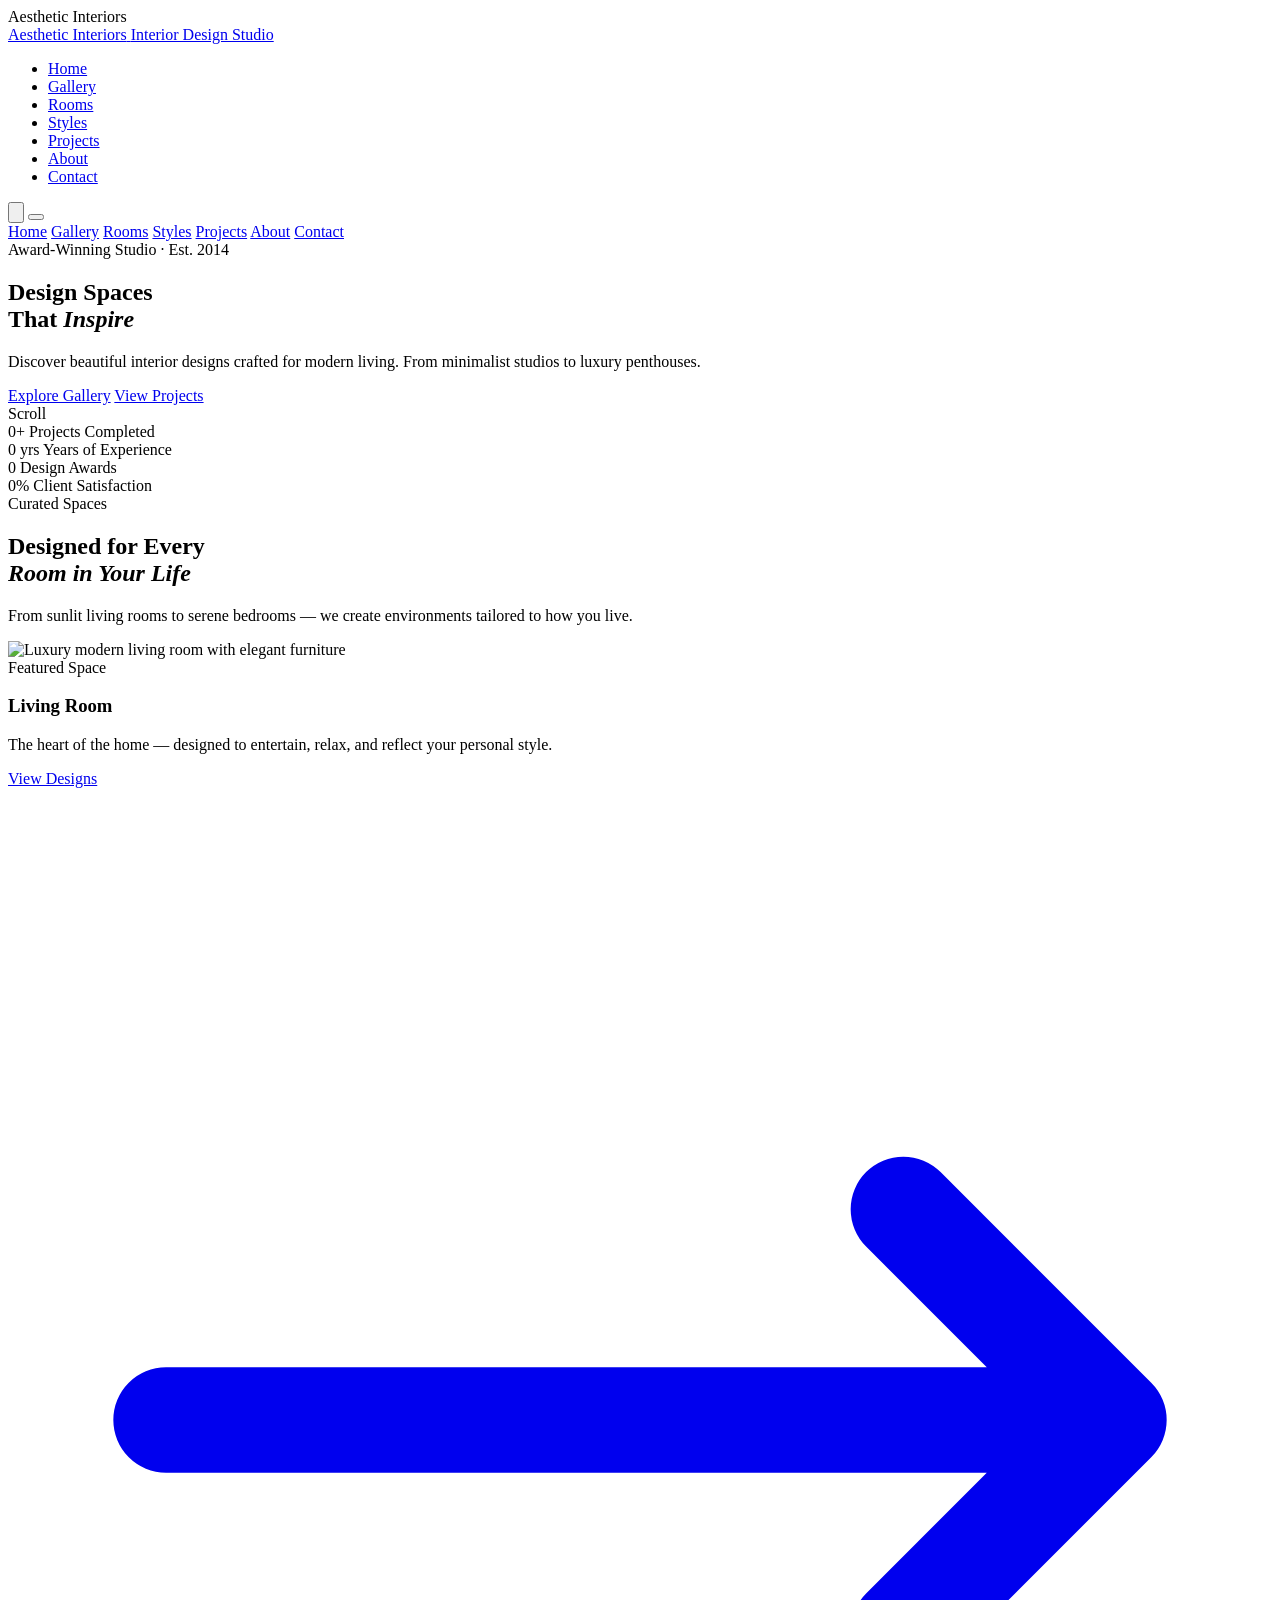
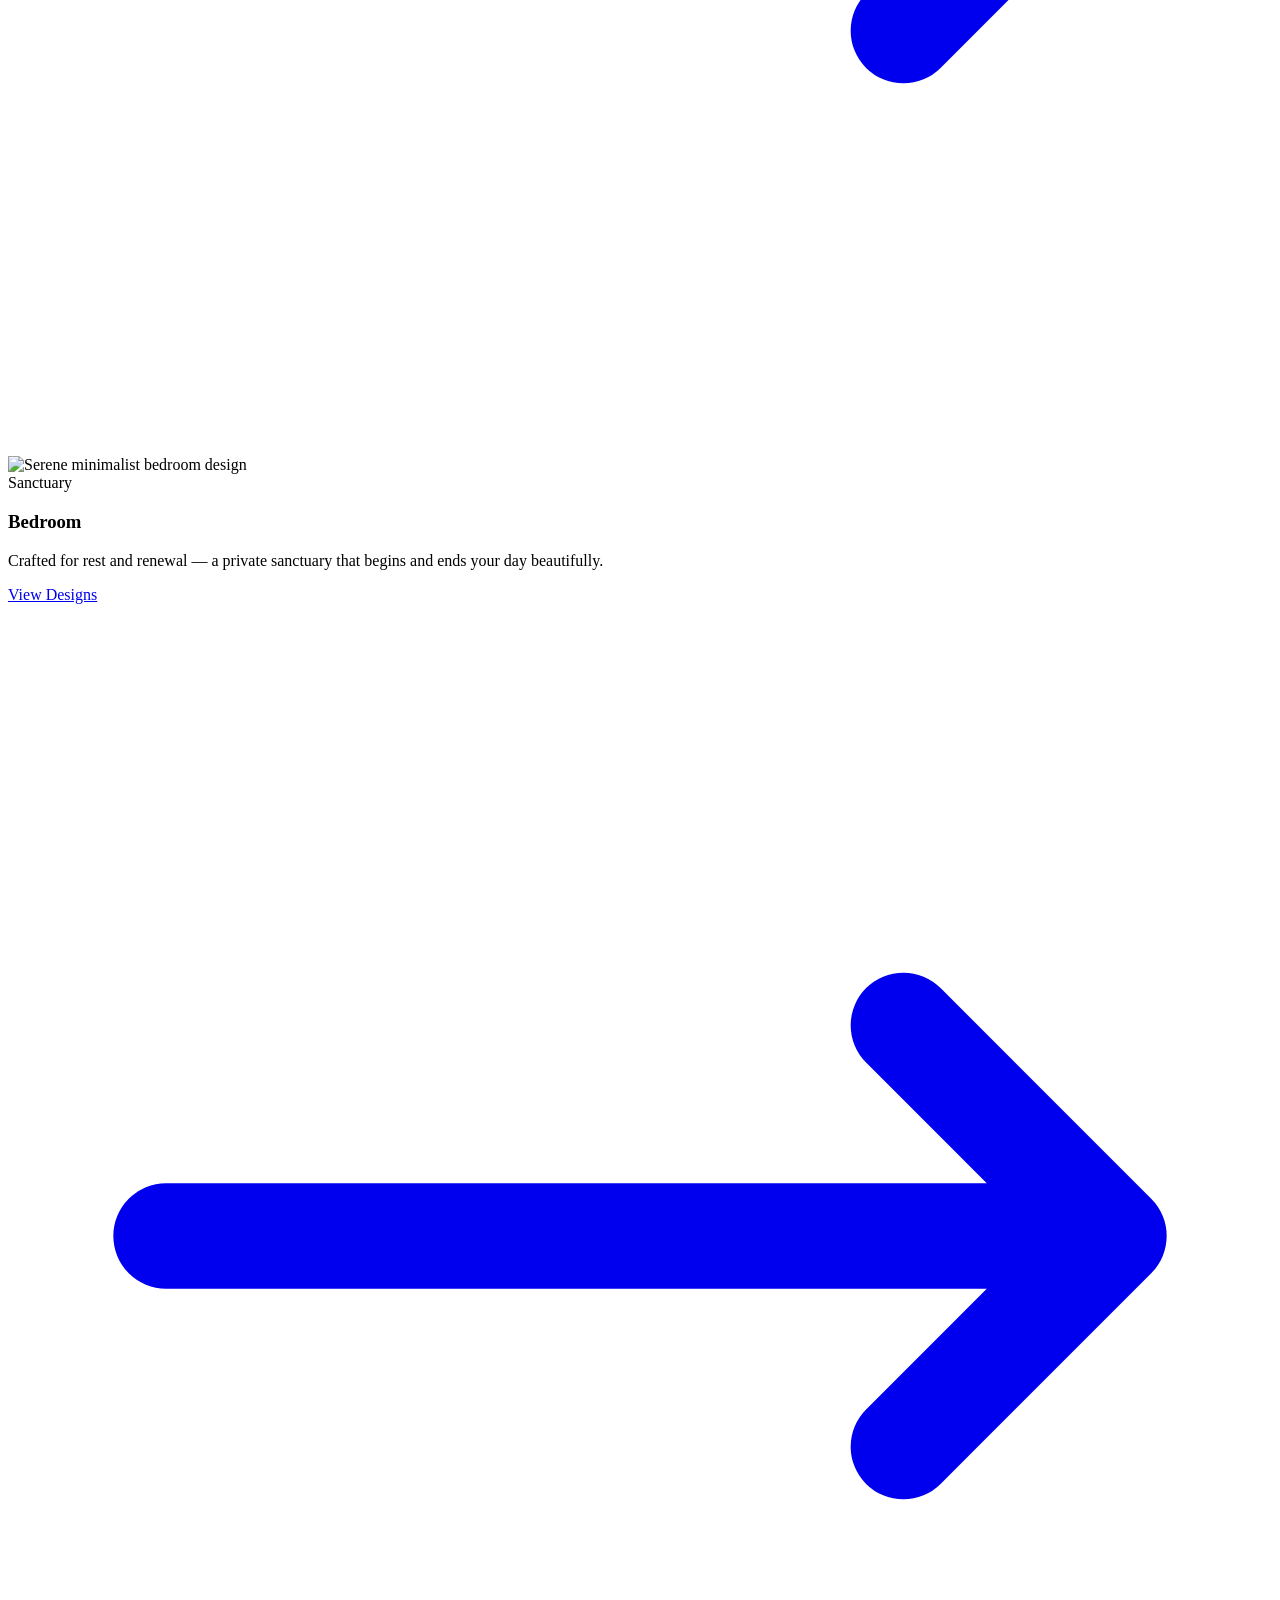
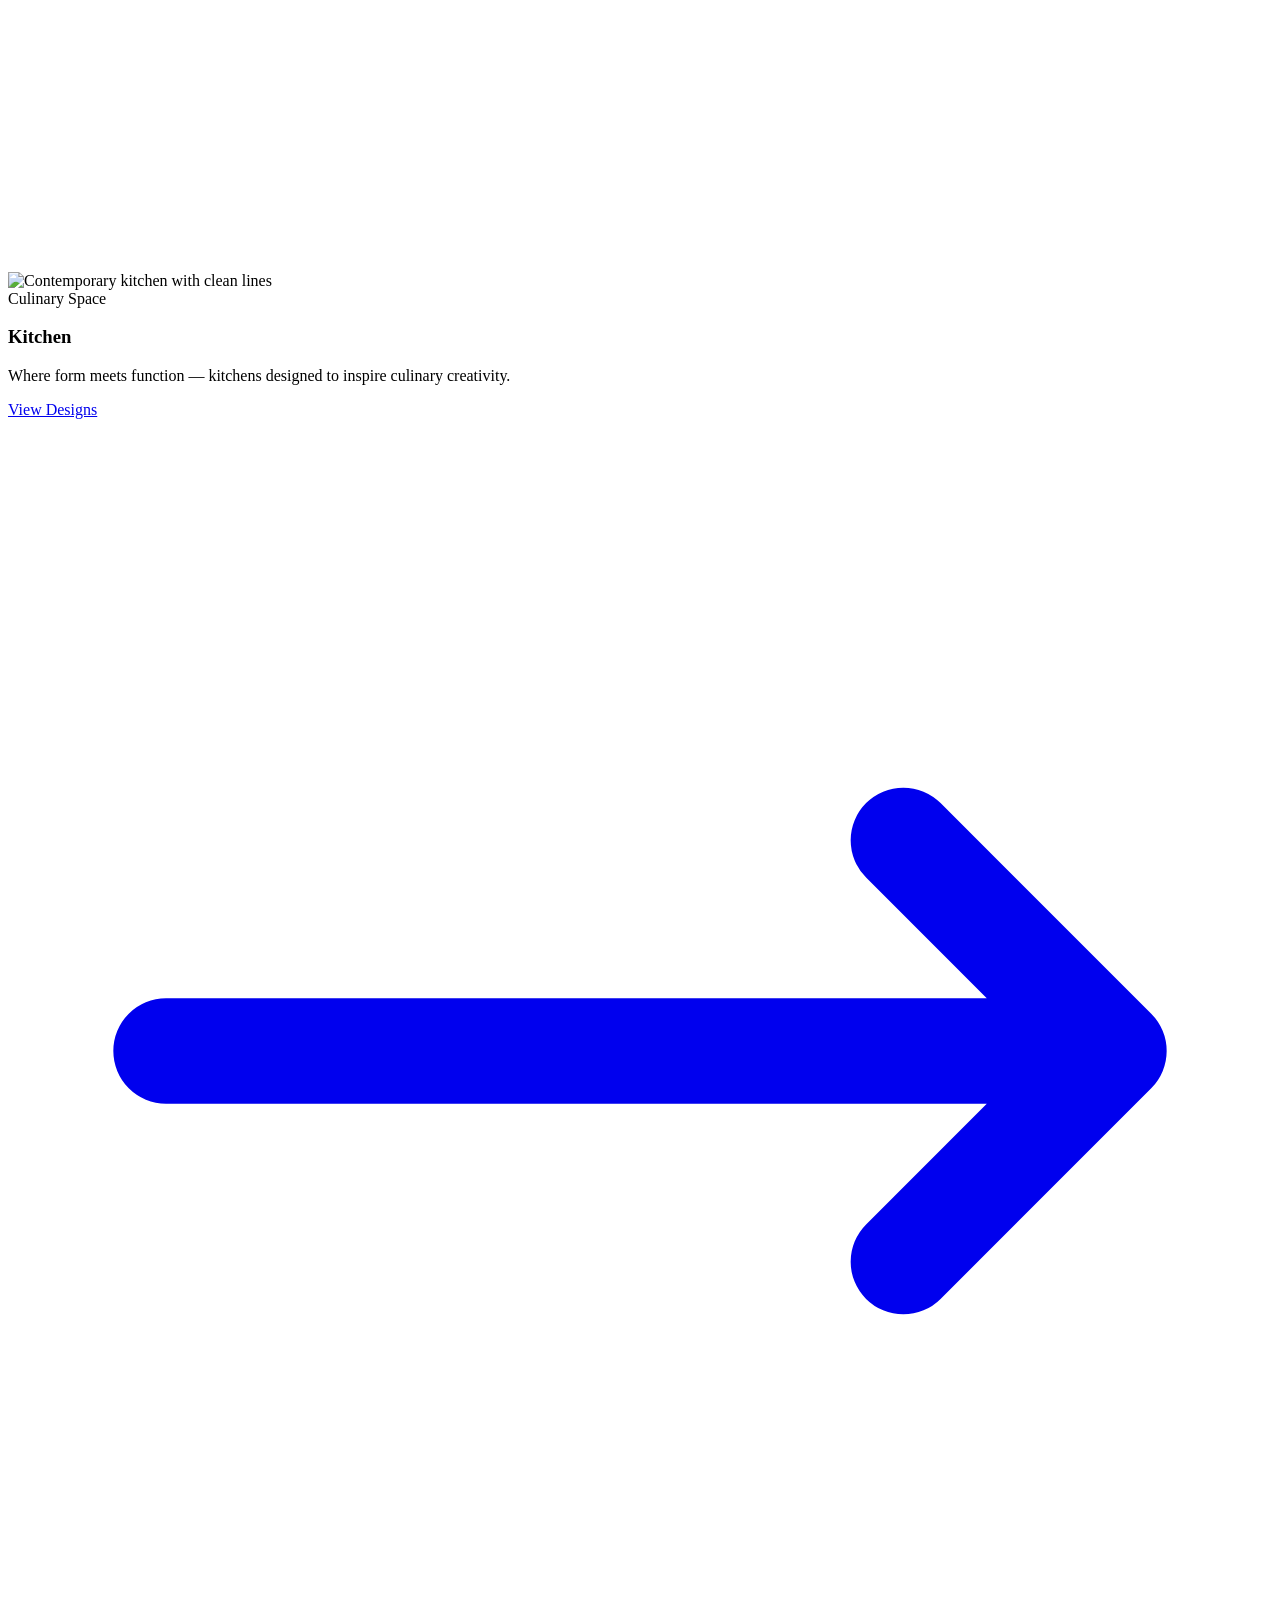
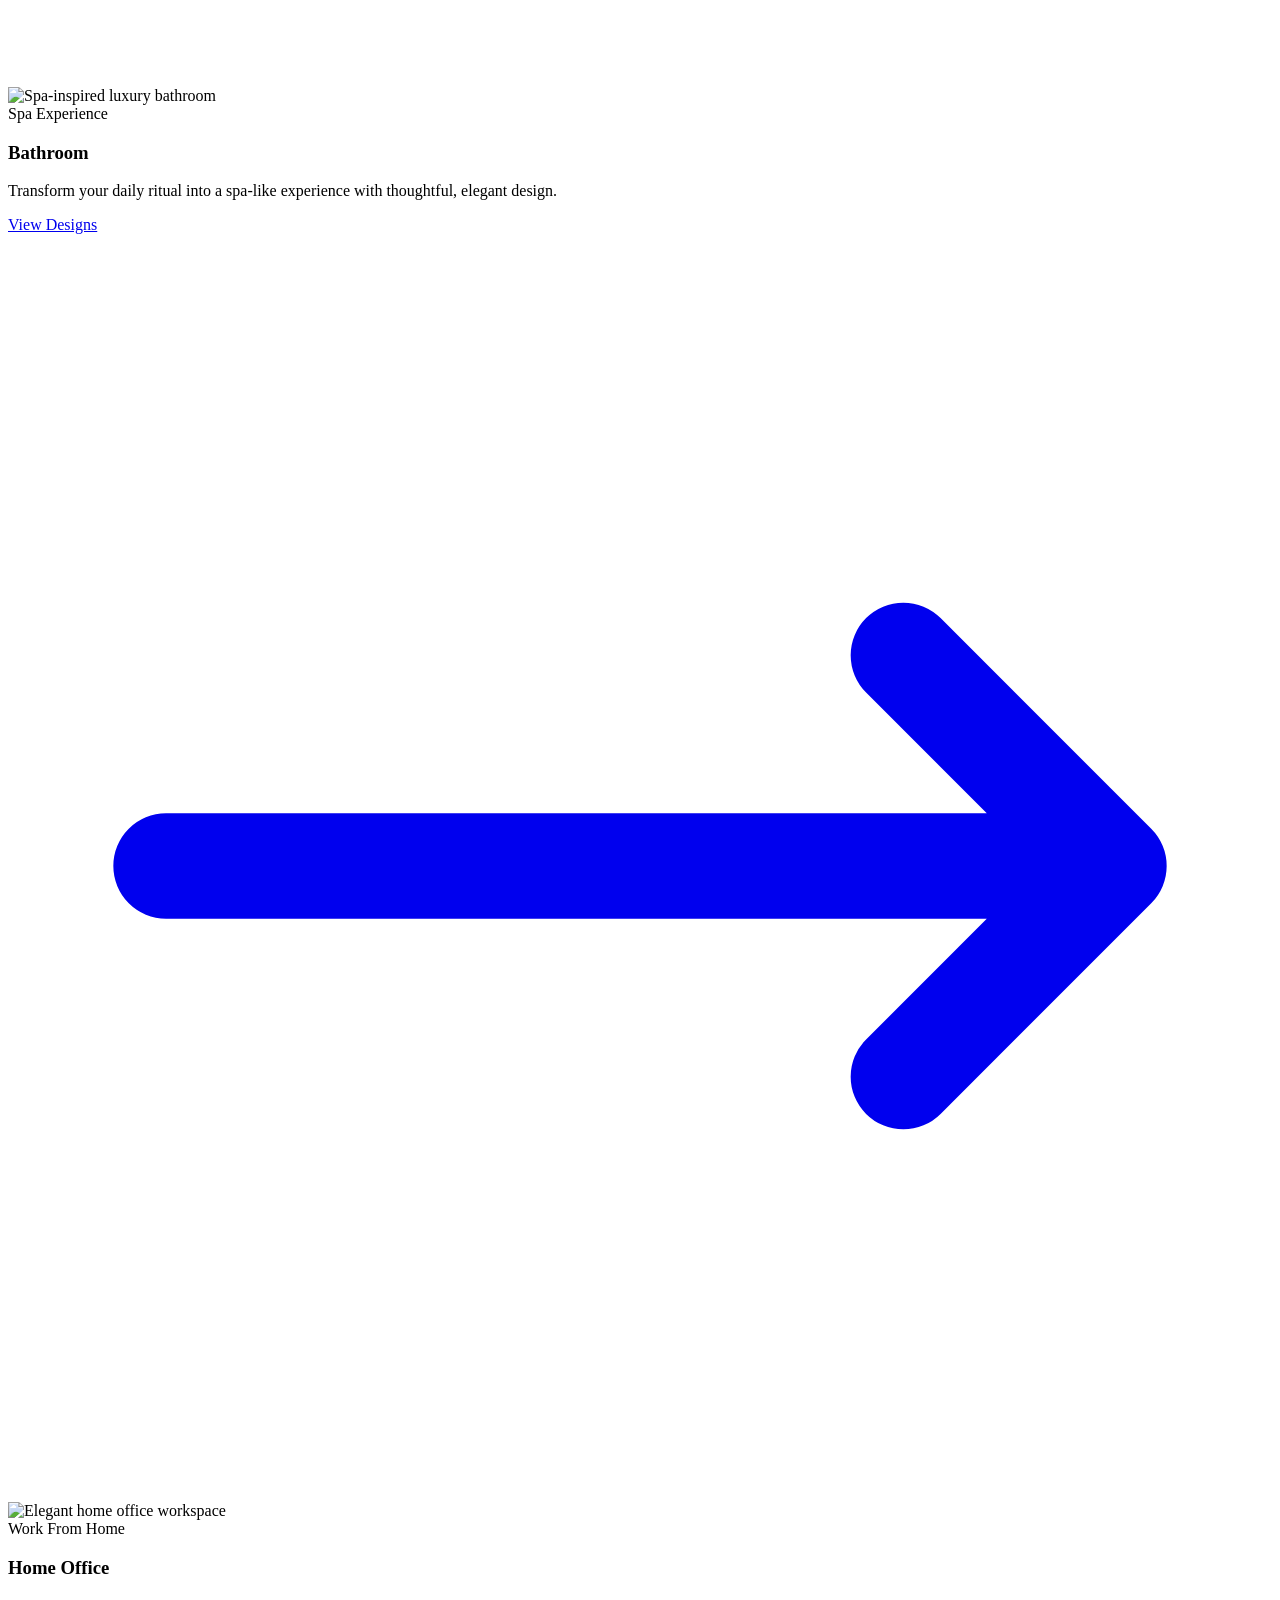
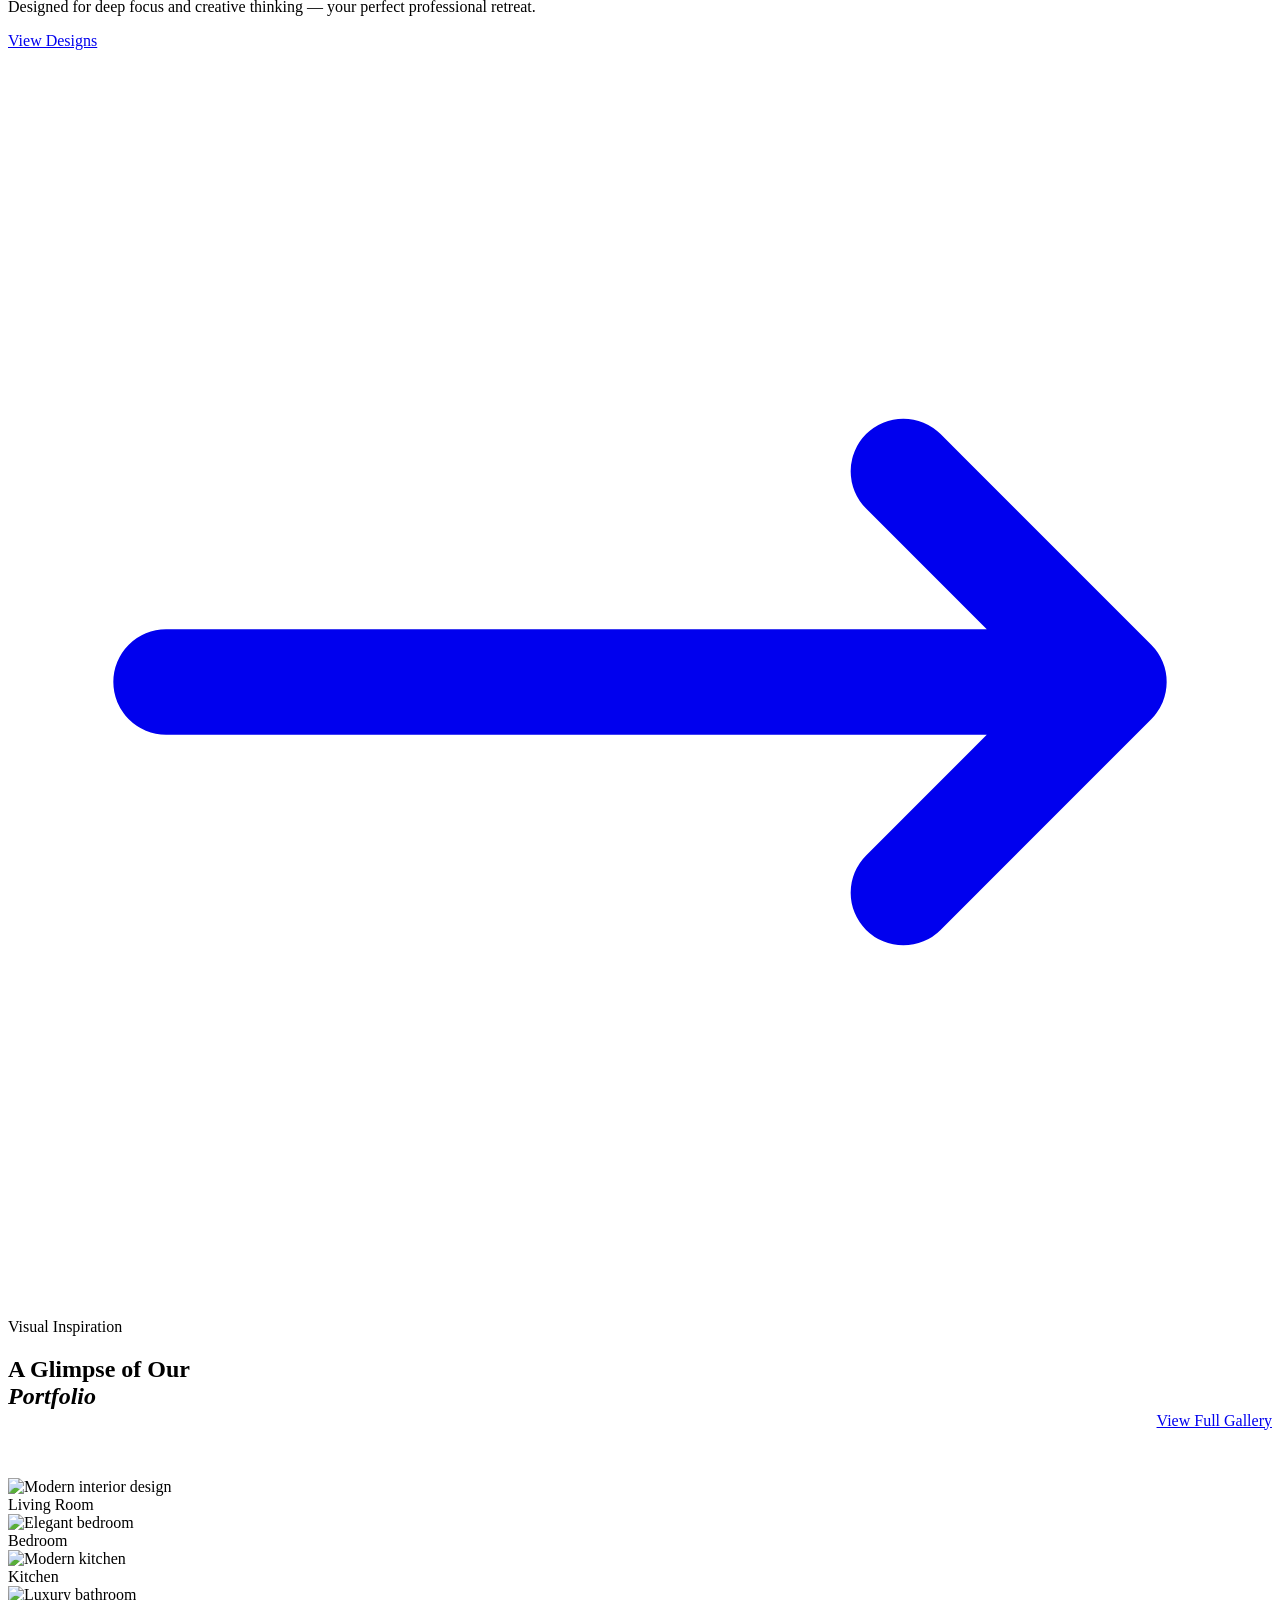
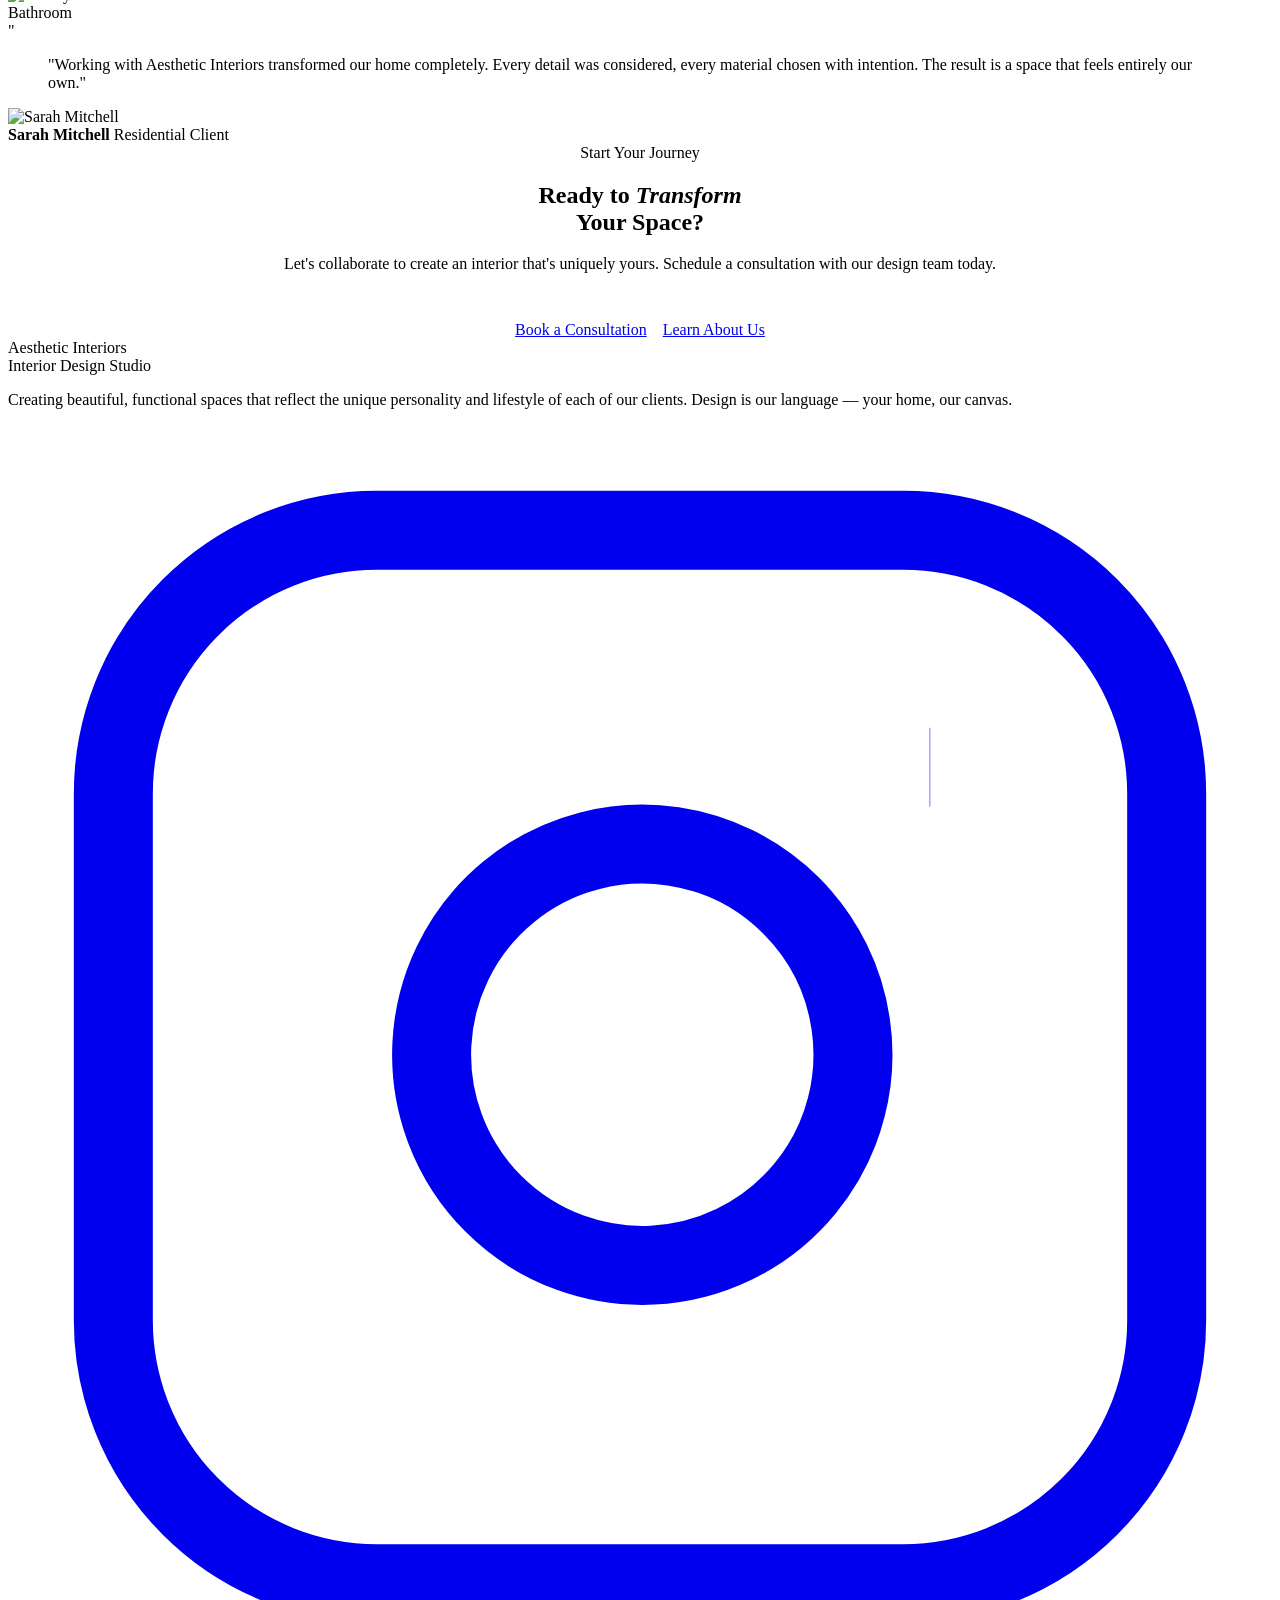
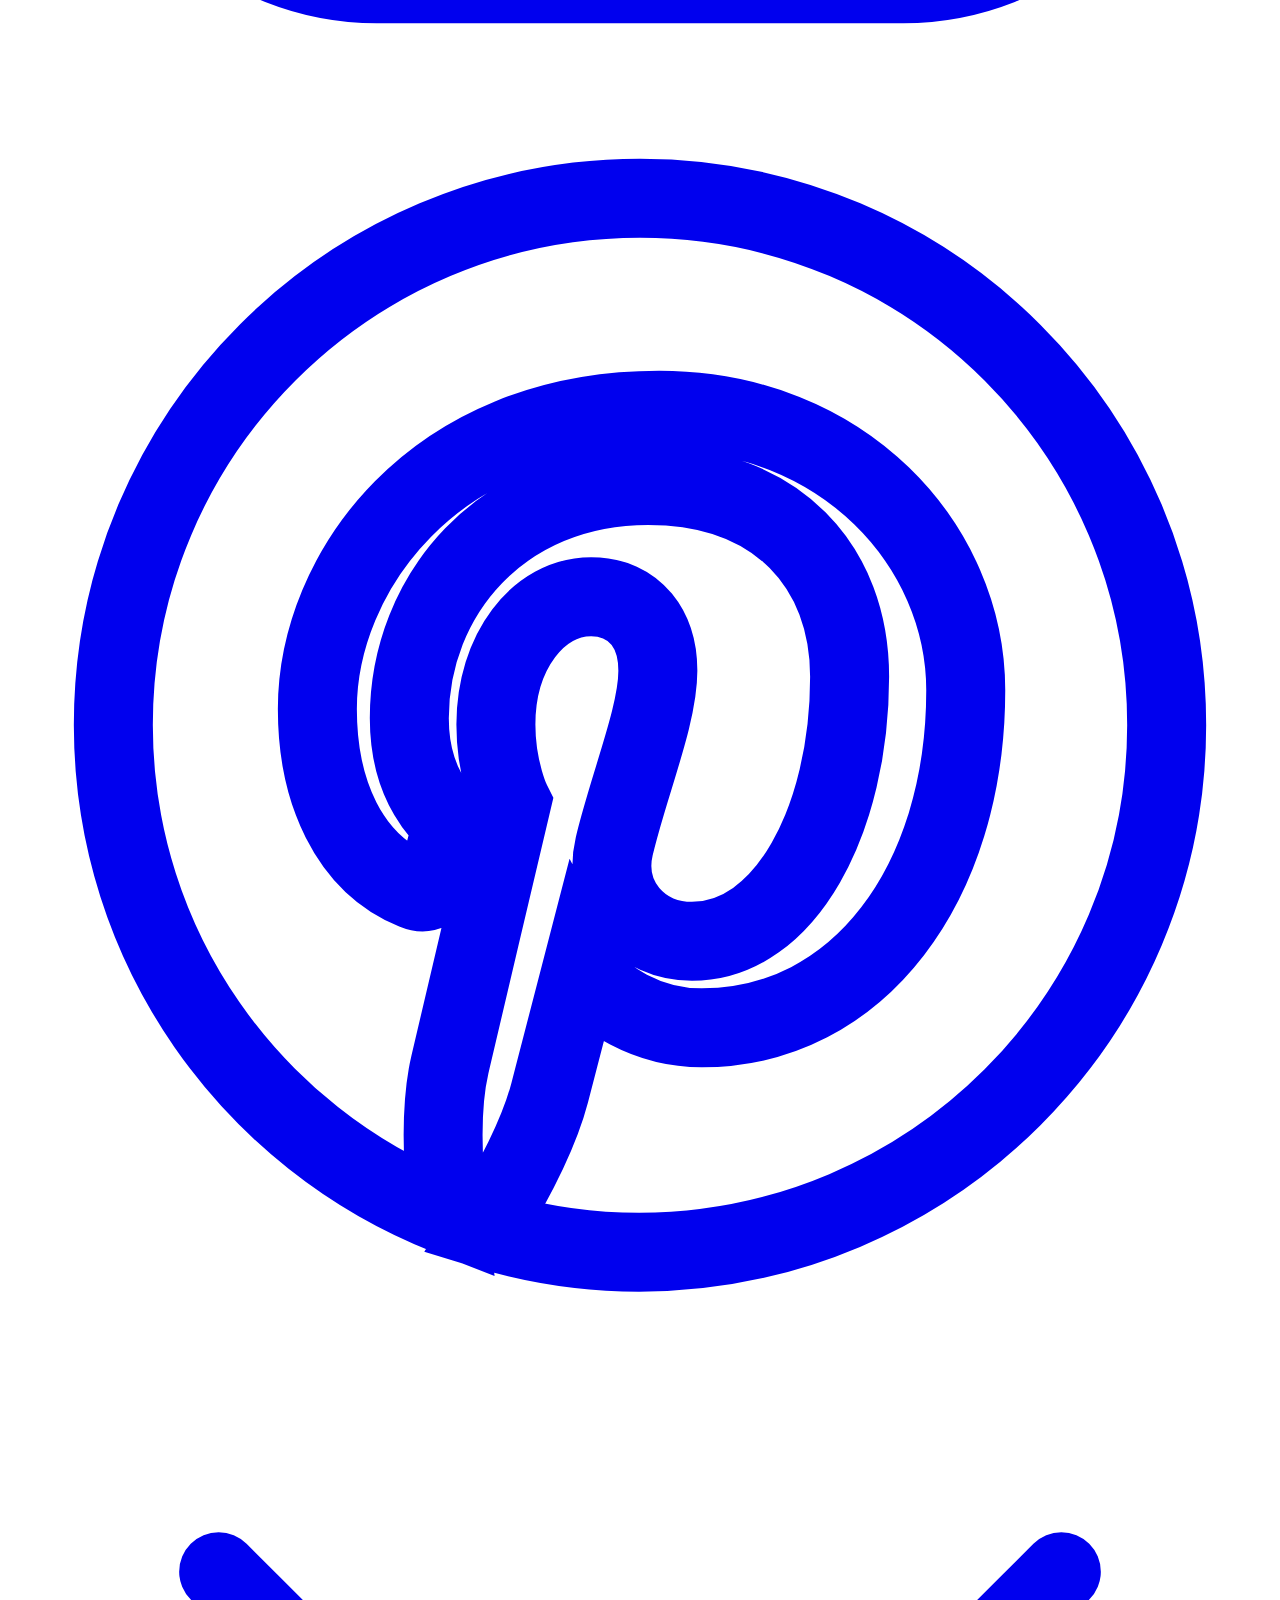
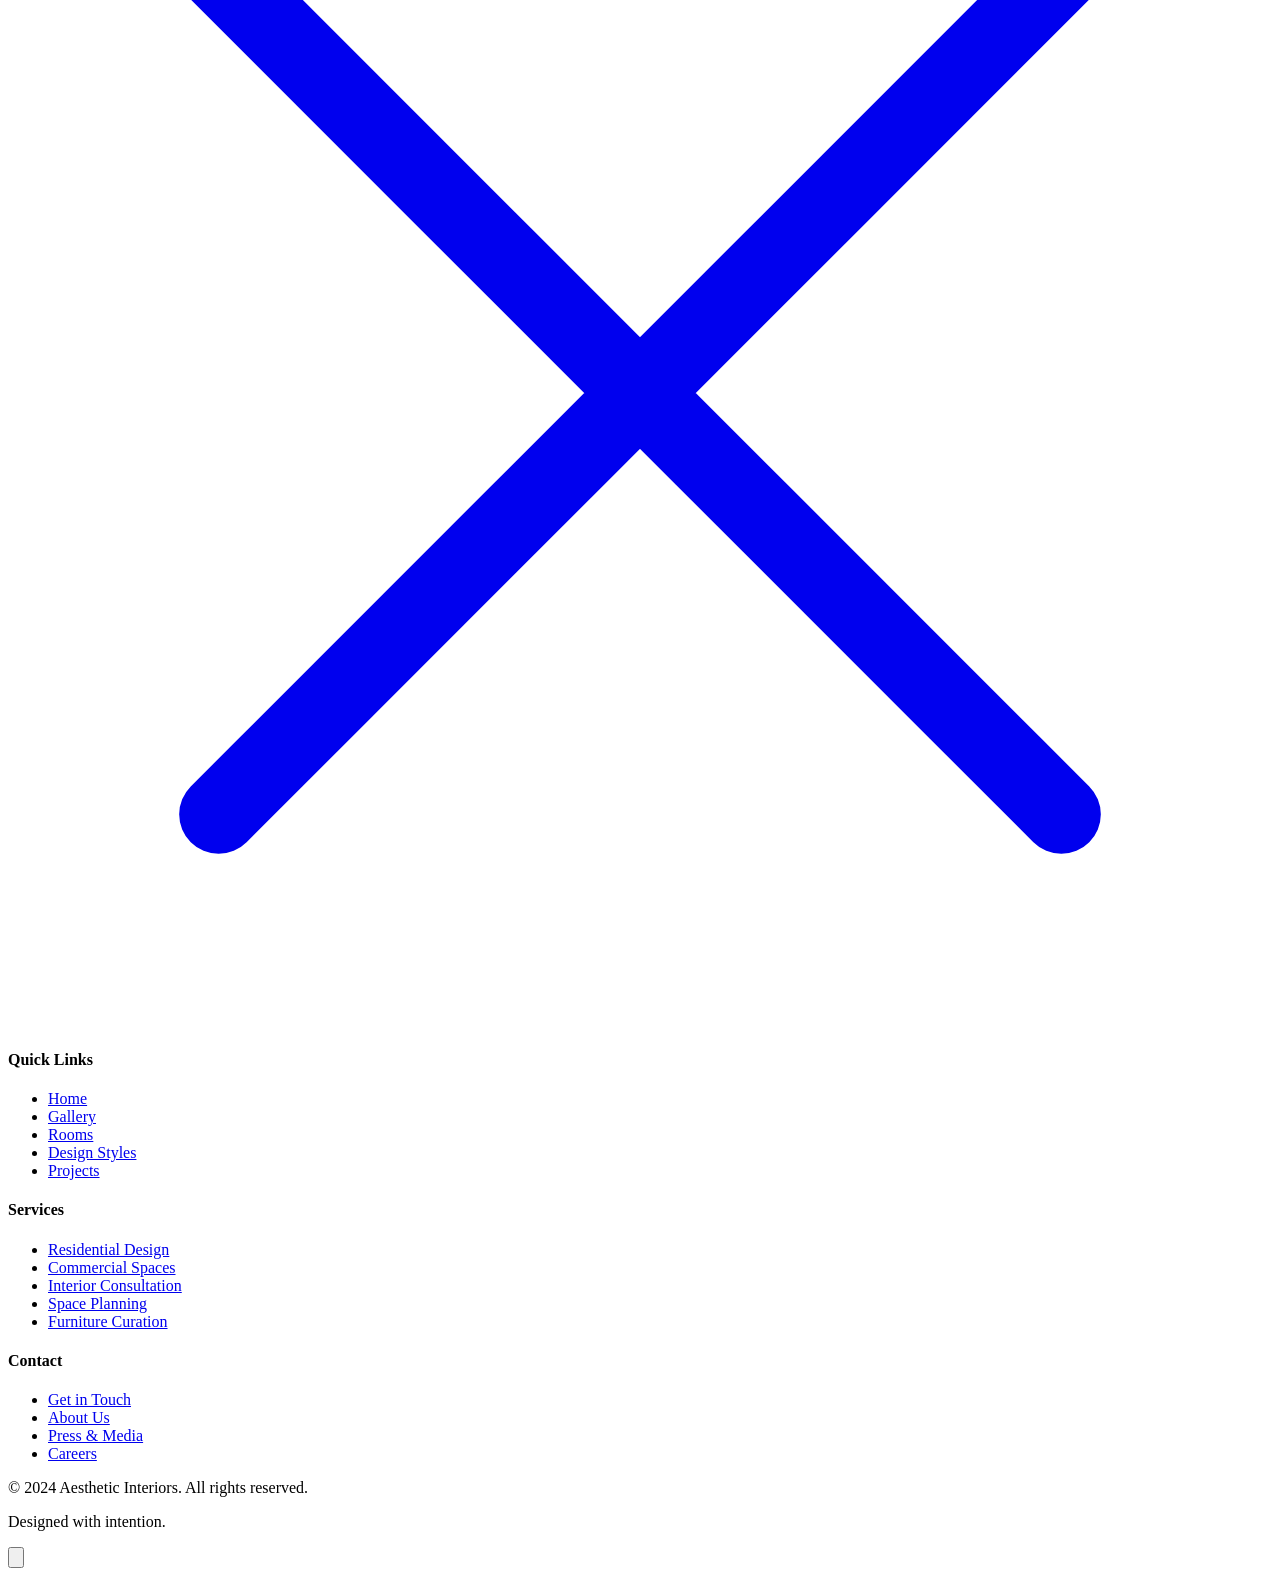
==== index.html @ a0ce20c0 "Create index.html" ====
<!DOCTYPE html>
<html lang="en" data-theme="light">
<head>
  <meta charset="UTF-8" />
  <meta name="viewport" content="width=device-width, initial-scale=1.0" />
  <meta name="description" content="Aesthetic Interiors — A premium interior design showcase platform for modern, luxury, and minimalist living spaces." />
  <title>Aesthetic Interiors | Design Spaces That Inspire</title>
  <link rel="stylesheet" href="styles.css" />
  <link rel="preconnect" href="https://fonts.googleapis.com" />
  <link rel="preconnect" href="https://fonts.gstatic.com" crossorigin />
  <link href="https://fonts.googleapis.com/css2?family=Playfair+Display:ital,wght@0,400;0,500;0,600;0,700;1,400;1,500&family=Poppins:wght@300;400;500;600&display=swap" rel="stylesheet" />
</head>
<body>

  <!-- Loading Screen -->
  <div id="loading-screen" aria-hidden="true">
    <div class="loader-content">
      <div class="loader-logo">Aesthetic Interiors</div>
      <div class="loader-bar"><div class="loader-bar-fill"></div></div>
    </div>
  </div>

  <!-- Navigation -->
  <nav id="navbar" role="navigation" aria-label="Main navigation">
    <div class="nav-container">
      <a href="index.html" class="nav-logo" aria-label="Aesthetic Interiors Home">
        <span class="logo-main">Aesthetic Interiors</span>
        <span class="logo-sub">Interior Design Studio</span>
      </a>
      <ul class="nav-links">
        <li><a href="index.html">Home</a></li>
        <li><a href="gallery.html">Gallery</a></li>
        <li><a href="rooms.html">Rooms</a></li>
        <li><a href="styles.html">Styles</a></li>
        <li><a href="projects.html">Projects</a></li>
        <li><a href="about.html">About</a></li>
        <li><a href="contact.html">Contact</a></li>
      </ul>
      <div class="nav-actions">
        <button class="dark-toggle" id="dark-toggle" aria-label="Toggle dark mode">
          <svg class="icon-moon" xmlns="http://www.w3.org/2000/svg" fill="none" viewBox="0 0 24 24" stroke="currentColor" stroke-width="1.5"><path stroke-linecap="round" stroke-linejoin="round" d="M21 12.79A9 9 0 1111.21 3 7 7 0 0021 12.79z"/></svg>
          <svg class="icon-sun" xmlns="http://www.w3.org/2000/svg" fill="none" viewBox="0 0 24 24" stroke="currentColor" stroke-width="1.5" style="display:none"><path stroke-linecap="round" stroke-linejoin="round" d="M12 3v1m0 16v1m8.66-9H21M3 12H2m15.36-6.36-.71.71M6.34 17.66l-.71.71M17.66 17.66l.71.71M6.34 6.34l-.71-.71M12 7a5 5 0 100 10A5 5 0 0012 7z"/></svg>
        </button>
        <button class="hamburger" id="hamburger" aria-label="Open mobile menu" aria-expanded="false">
          <span></span><span></span><span></span>
        </button>
      </div>
    </div>
  </nav>

  <!-- Mobile Menu -->
  <div class="mobile-menu" id="mobile-menu" role="dialog" aria-modal="true" aria-label="Navigation menu">
    <a href="index.html">Home</a>
    <a href="gallery.html">Gallery</a>
    <a href="rooms.html">Rooms</a>
    <a href="styles.html">Styles</a>
    <a href="projects.html">Projects</a>
    <a href="about.html">About</a>
    <a href="contact.html">Contact</a>
  </div>

  <main>
    <!-- Hero Section -->
    <section class="hero" aria-label="Hero section">
      <div class="hero-bg" role="img" aria-label="Luxury living room interior"></div>
      <div class="hero-overlay"></div>
      <div class="hero-content">
        <div class="hero-label">Award-Winning Studio · Est. 2014</div>
        <h1>Design Spaces<br>That <em>Inspire</em></h1>
        <p class="hero-sub">Discover beautiful interior designs crafted for modern living. From minimalist studios to luxury penthouses.</p>
        <div class="hero-buttons">
          <a href="gallery.html" class="btn btn-primary"><span>Explore Gallery</span></a>
          <a href="projects.html" class="btn btn-secondary">View Projects</a>
        </div>
      </div>
      <div class="hero-scroll" aria-hidden="true">
        <div class="scroll-line"></div>
        <span>Scroll</span>
      </div>
    </section>

    <!-- Stats Bar -->
    <div class="stats-bar" aria-label="Studio statistics">
      <div class="stats-inner">
        <div class="stat-item reveal">
          <span class="stat-number" data-count="240" data-suffix="+">0+</span>
          <span class="stat-label">Projects Completed</span>
        </div>
        <div class="stat-item reveal reveal-delay-1">
          <span class="stat-number" data-count="12" data-suffix=" yrs">0 yrs</span>
          <span class="stat-label">Years of Experience</span>
        </div>
        <div class="stat-item reveal reveal-delay-2">
          <span class="stat-number" data-count="18" data-suffix="">0</span>
          <span class="stat-label">Design Awards</span>
        </div>
        <div class="stat-item reveal reveal-delay-3">
          <span class="stat-number" data-count="98" data-suffix="%">0%</span>
          <span class="stat-label">Client Satisfaction</span>
        </div>
      </div>
    </div>

    <!-- Featured Rooms Section -->
    <section class="section" aria-labelledby="rooms-heading">
      <div class="section-header">
        <div class="section-label">Curated Spaces</div>
        <h2 id="rooms-heading">Designed for Every<br><em>Room in Your Life</em></h2>
        <p class="section-desc">From sunlit living rooms to serene bedrooms — we create environments tailored to how you live.</p>
      </div>
      <div class="rooms-grid">
        <!-- Card 1: Living Room (large) -->
        <article class="room-card reveal">
          <img class="room-card-img" src="https://images.unsplash.com/photo-1616137466211-f939a420be84?w=1000&q=85" alt="Luxury modern living room with elegant furniture" loading="lazy" />
          <div class="room-card-overlay">
            <span class="room-card-tag">Featured Space</span>
            <h3>Living Room</h3>
            <p>The heart of the home — designed to entertain, relax, and reflect your personal style.</p>
            <a href="rooms.html#living" class="room-card-btn">
              View Designs
              <svg xmlns="http://www.w3.org/2000/svg" fill="none" viewBox="0 0 24 24" stroke="currentColor" stroke-width="2"><path stroke-linecap="round" stroke-linejoin="round" d="M17 8l4 4m0 0l-4 4m4-4H3"/></svg>
            </a>
          </div>
        </article>
        <!-- Card 2: Bedroom -->
        <article class="room-card reveal reveal-delay-1">
          <img class="room-card-img" src="https://images.unsplash.com/photo-1631049307264-da0ec9d70304?w=800&q=85" alt="Serene minimalist bedroom design" loading="lazy" />
          <div class="room-card-overlay">
            <span class="room-card-tag">Sanctuary</span>
            <h3>Bedroom</h3>
            <p>Crafted for rest and renewal — a private sanctuary that begins and ends your day beautifully.</p>
            <a href="rooms.html#bedroom" class="room-card-btn">
              View Designs
              <svg xmlns="http://www.w3.org/2000/svg" fill="none" viewBox="0 0 24 24" stroke="currentColor" stroke-width="2"><path stroke-linecap="round" stroke-linejoin="round" d="M17 8l4 4m0 0l-4 4m4-4H3"/></svg>
            </a>
          </div>
        </article>
        <!-- Card 3: Kitchen -->
        <article class="room-card reveal reveal-delay-2">
          <img class="room-card-img" src="https://images.unsplash.com/photo-1556909114-f6e7ad7d3136?w=800&q=85" alt="Contemporary kitchen with clean lines" loading="lazy" />
          <div class="room-card-overlay">
            <span class="room-card-tag">Culinary Space</span>
            <h3>Kitchen</h3>
            <p>Where form meets function — kitchens designed to inspire culinary creativity.</p>
            <a href="rooms.html#kitchen" class="room-card-btn">
              View Designs
              <svg xmlns="http://www.w3.org/2000/svg" fill="none" viewBox="0 0 24 24" stroke="currentColor" stroke-width="2"><path stroke-linecap="round" stroke-linejoin="round" d="M17 8l4 4m0 0l-4 4m4-4H3"/></svg>
            </a>
          </div>
        </article>
        <!-- Card 4: Bathroom (large) -->
        <article class="room-card reveal reveal-delay-1">
          <img class="room-card-img" src="https://images.unsplash.com/photo-1552321554-5fefe8c9ef14?w=1000&q=85" alt="Spa-inspired luxury bathroom" loading="lazy" />
          <div class="room-card-overlay">
            <span class="room-card-tag">Spa Experience</span>
            <h3>Bathroom</h3>
            <p>Transform your daily ritual into a spa-like experience with thoughtful, elegant design.</p>
            <a href="rooms.html#bathroom" class="room-card-btn">
              View Designs
              <svg xmlns="http://www.w3.org/2000/svg" fill="none" viewBox="0 0 24 24" stroke="currentColor" stroke-width="2"><path stroke-linecap="round" stroke-linejoin="round" d="M17 8l4 4m0 0l-4 4m4-4H3"/></svg>
            </a>
          </div>
        </article>
        <!-- Card 5: Home Office -->
        <article class="room-card reveal reveal-delay-2">
          <img class="room-card-img" src="https://images.unsplash.com/photo-1593642632559-0c6d3fc62b89?w=800&q=85" alt="Elegant home office workspace" loading="lazy" />
          <div class="room-card-overlay">
            <span class="room-card-tag">Work From Home</span>
            <h3>Home Office</h3>
            <p>Designed for deep focus and creative thinking — your perfect professional retreat.</p>
            <a href="rooms.html#office" class="room-card-btn">
              View Designs
              <svg xmlns="http://www.w3.org/2000/svg" fill="none" viewBox="0 0 24 24" stroke="currentColor" stroke-width="2"><path stroke-linecap="round" stroke-linejoin="round" d="M17 8l4 4m0 0l-4 4m4-4H3"/></svg>
            </a>
          </div>
        </article>
      </div>
    </section>

    <!-- Gallery Preview Strip -->
    <section class="section-full" aria-labelledby="gallery-heading">
      <div class="section-inner">
        <div class="section-header" style="display:flex; justify-content:space-between; align-items:flex-end; margin-bottom: 48px;">
          <div>
            <div class="section-label">Visual Inspiration</div>
            <h2 id="gallery-heading">A Glimpse of Our<br><em>Portfolio</em></h2>
          </div>
          <a href="gallery.html" class="btn btn-outline reveal">View Full Gallery</a>
        </div>
        <div class="gallery-strip">
          <div class="gallery-thumb reveal">
            <img src="https://images.unsplash.com/photo-1600607687939-ce8a6c25118c?w=400&q=80" alt="Modern interior design" loading="lazy" />
            <div class="gallery-thumb-overlay"><span>Living Room</span></div>
          </div>
          <div class="gallery-thumb reveal reveal-delay-1">
            <img src="https://images.unsplash.com/photo-1618221195710-dd6b41faaea6?w=400&q=80" alt="Elegant bedroom" loading="lazy" />
            <div class="gallery-thumb-overlay"><span>Bedroom</span></div>
          </div>
          <div class="gallery-thumb reveal reveal-delay-2">
            <img src="https://images.unsplash.com/photo-1556909172-54557c7e4fb7?w=400&q=80" alt="Modern kitchen" loading="lazy" />
            <div class="gallery-thumb-overlay"><span>Kitchen</span></div>
          </div>
          <div class="gallery-thumb reveal reveal-delay-3">
            <img src="https://images.unsplash.com/photo-1600566752355-35792bedcfea?w=400&q=80" alt="Luxury bathroom" loading="lazy" />
            <div class="gallery-thumb-overlay"><span>Bathroom</span></div>
          </div>
        </div>
      </div>
    </section>

    <!-- Testimonial -->
    <div class="testimonial-section" aria-label="Client testimonials">
      <div class="testimonial-inner">
        <div class="quote-icon" aria-hidden="true">"</div>
        <blockquote class="testimonial-text">
          "Working with Aesthetic Interiors transformed our home completely. Every detail was considered, every material chosen with intention. The result is a space that feels entirely our own."
        </blockquote>
        <div class="testimonial-author">
          <img class="author-avatar" src="https://images.unsplash.com/photo-1494790108377-be9c29b29330?w=100&q=80" alt="Sarah Mitchell" />
          <div class="author-info">
            <strong>Sarah Mitchell</strong>
            <span class="author-role">Residential Client</span>
          </div>
        </div>
      </div>
    </div>

    <!-- CTA Section -->
    <section class="section" style="text-align: center;" aria-label="Call to action">
      <div class="section-header center reveal">
        <div class="section-label">Start Your Journey</div>
        <h2>Ready to <em>Transform</em><br>Your Space?</h2>
        <p class="section-desc">Let's collaborate to create an interior that's uniquely yours. Schedule a consultation with our design team today.</p>
      </div>
      <div style="display:flex; gap:16px; justify-content:center; margin-top: 48px;" class="reveal reveal-delay-2">
        <a href="contact.html" class="btn btn-primary"><span>Book a Consultation</span></a>
        <a href="about.html" class="btn btn-outline">Learn About Us</a>
      </div>
    </section>
  </main>

  <!-- Footer -->
  <footer>
    <div class="footer-inner">
      <div class="footer-top">
        <div class="footer-brand">
          <div class="footer-logo-main">Aesthetic Interiors</div>
          <div class="footer-logo-sub">Interior Design Studio</div>
          <p>Creating beautiful, functional spaces that reflect the unique personality and lifestyle of each of our clients. Design is our language — your home, our canvas.</p>
          <div class="footer-socials">
            <a href="#" class="social-link" aria-label="Instagram">
              <svg xmlns="http://www.w3.org/2000/svg" fill="none" viewBox="0 0 24 24" stroke="currentColor" stroke-width="1.5"><rect x="2" y="2" width="20" height="20" rx="5" ry="5"/><path d="M16 11.37A4 4 0 1112.63 8 4 4 0 0116 11.37z"/><line x1="17.5" y1="6.5" x2="17.51" y2="6.5"/></svg>
            </a>
            <a href="#" class="social-link" aria-label="Pinterest">
              <svg xmlns="http://www.w3.org/2000/svg" fill="none" viewBox="0 0 24 24" stroke="currentColor" stroke-width="1.5"><path d="M12 2C6.477 2 2 6.477 2 12c0 4.236 2.636 7.855 6.356 9.312-.088-.791-.167-2.005.035-2.868.181-.78 1.172-4.97 1.172-4.97s-.299-.598-.299-1.482c0-1.388.806-2.428 1.808-2.428.853 0 1.267.641 1.267 1.408 0 .858-.546 2.14-.828 3.33-.236.995.499 1.806 1.476 1.806 1.771 0 2.993-2.306 2.993-5.026 0-2.073-1.362-3.63-3.824-3.63-2.793 0-4.536 2.086-4.536 4.419 0 .804.237 1.371.609 1.806.167.197.19.276.129.504-.044.166-.146.566-.188.724-.061.232-.247.315-.453.229-1.257-.513-1.843-1.892-1.843-3.44 0-2.562 2.175-5.67 6.49-5.67 3.5 0 5.821 2.567 5.821 5.318 0 3.664-2.037 6.408-5.012 6.408-1.004 0-1.948-.54-2.27-1.149l-.617 2.378c-.224.86-.828 1.937-1.233 2.592.929.285 1.912.44 2.929.44C17.523 22 22 17.523 22 12S17.523 2 12 2z"/></svg>
            </a>
            <a href="#" class="social-link" aria-label="Twitter / X">
              <svg xmlns="http://www.w3.org/2000/svg" fill="none" viewBox="0 0 24 24" stroke="currentColor" stroke-width="1.5"><path stroke-linecap="round" stroke-linejoin="round" d="M4 4l16 16M4 20L20 4"/></svg>
            </a>
          </div>
        </div>
        <div class="footer-col">
          <h4>Quick Links</h4>
          <ul>
            <li><a href="index.html">Home</a></li>
            <li><a href="gallery.html">Gallery</a></li>
            <li><a href="rooms.html">Rooms</a></li>
            <li><a href="styles.html">Design Styles</a></li>
            <li><a href="projects.html">Projects</a></li>
          </ul>
        </div>
        <div class="footer-col">
          <h4>Services</h4>
          <ul>
            <li><a href="#">Residential Design</a></li>
            <li><a href="#">Commercial Spaces</a></li>
            <li><a href="#">Interior Consultation</a></li>
            <li><a href="#">Space Planning</a></li>
            <li><a href="#">Furniture Curation</a></li>
          </ul>
        </div>
        <div class="footer-col">
          <h4>Contact</h4>
          <ul>
            <li><a href="contact.html">Get in Touch</a></li>
            <li><a href="about.html">About Us</a></li>
            <li><a href="#">Press & Media</a></li>
            <li><a href="#">Careers</a></li>
          </ul>
        </div>
      </div>
      <div class="footer-bottom">
        <p>© 2024 Aesthetic Interiors. All rights reserved.</p>
        <p>Designed with intention.</p>
      </div>
    </div>
  </footer>

  <!-- Back to Top -->
  <button id="back-to-top" aria-label="Back to top">
    <svg xmlns="http://www.w3.org/2000/svg" fill="none" viewBox="0 0 24 24" stroke="currentColor" stroke-width="2"><path stroke-linecap="round" stroke-linejoin="round" d="M5 15l7-7 7 7"/></svg>
  </button>

  <script src="script.js"></script>
</body>
</html>
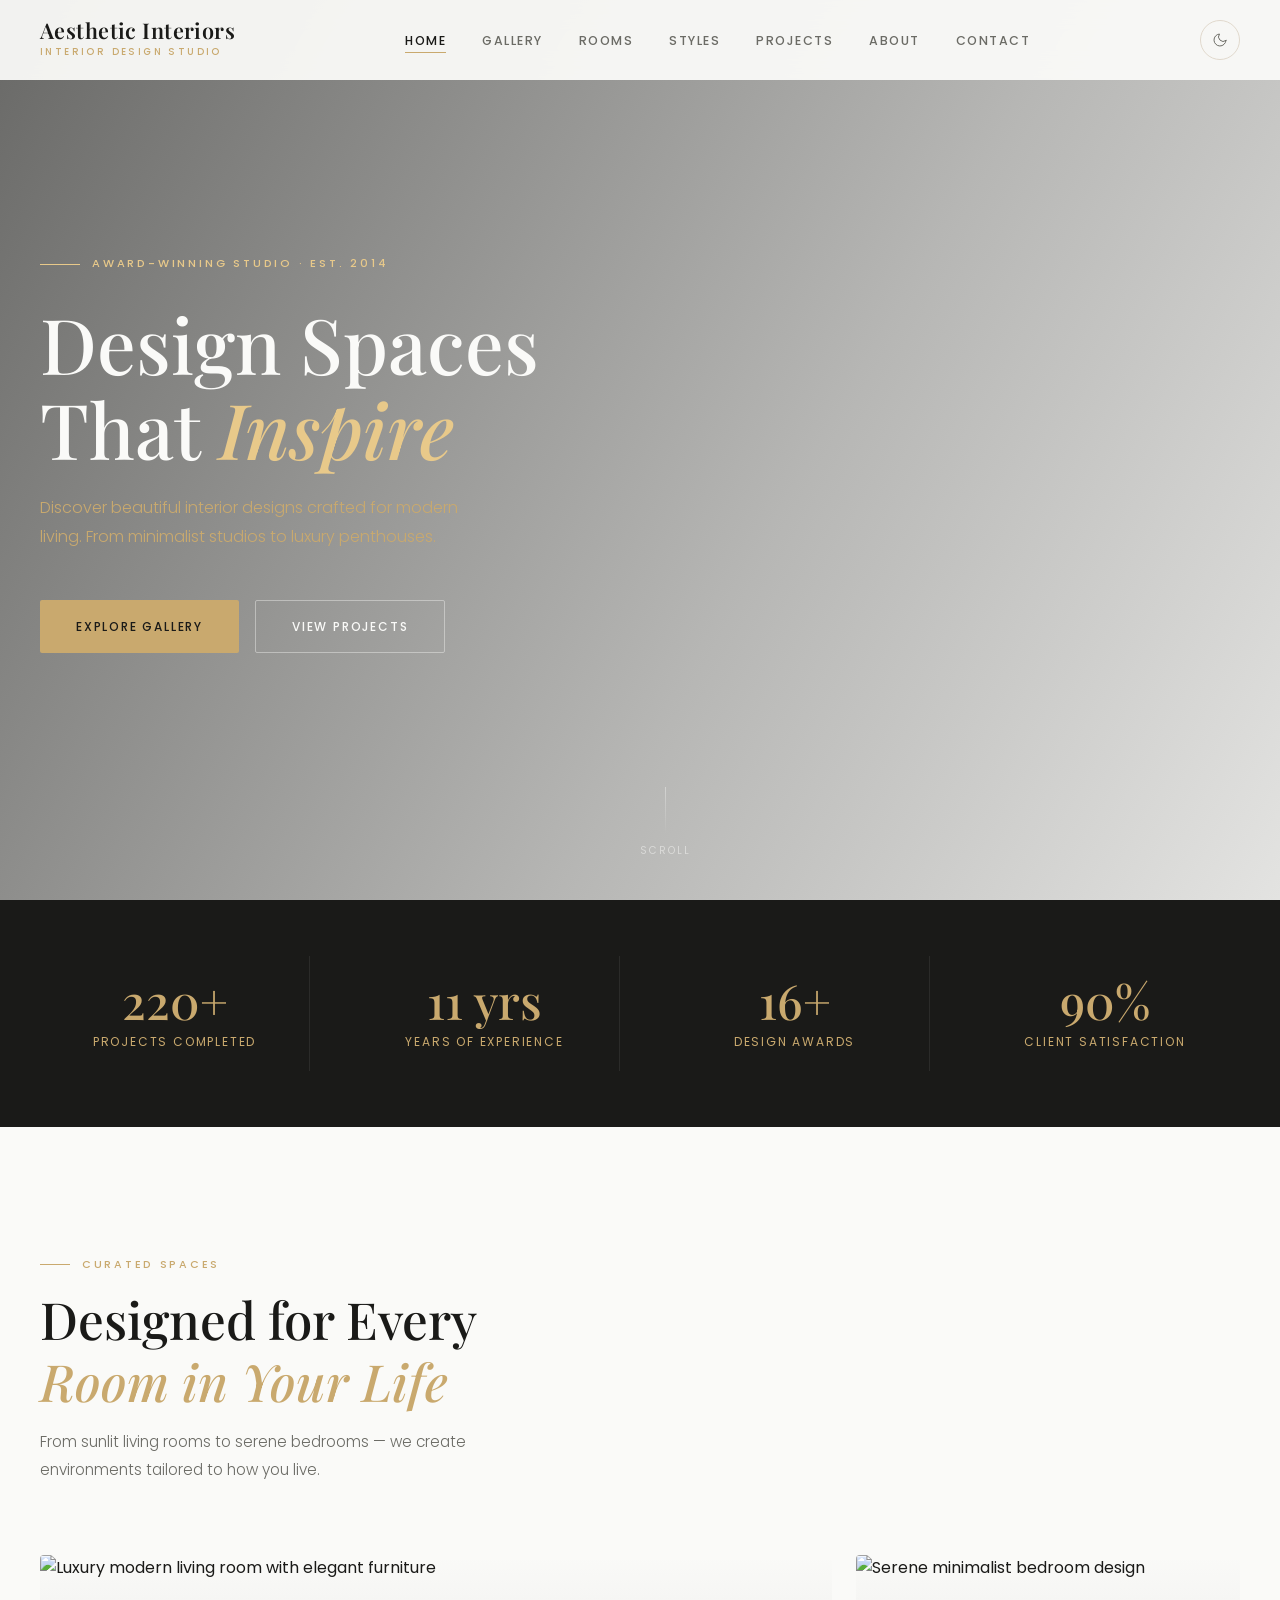
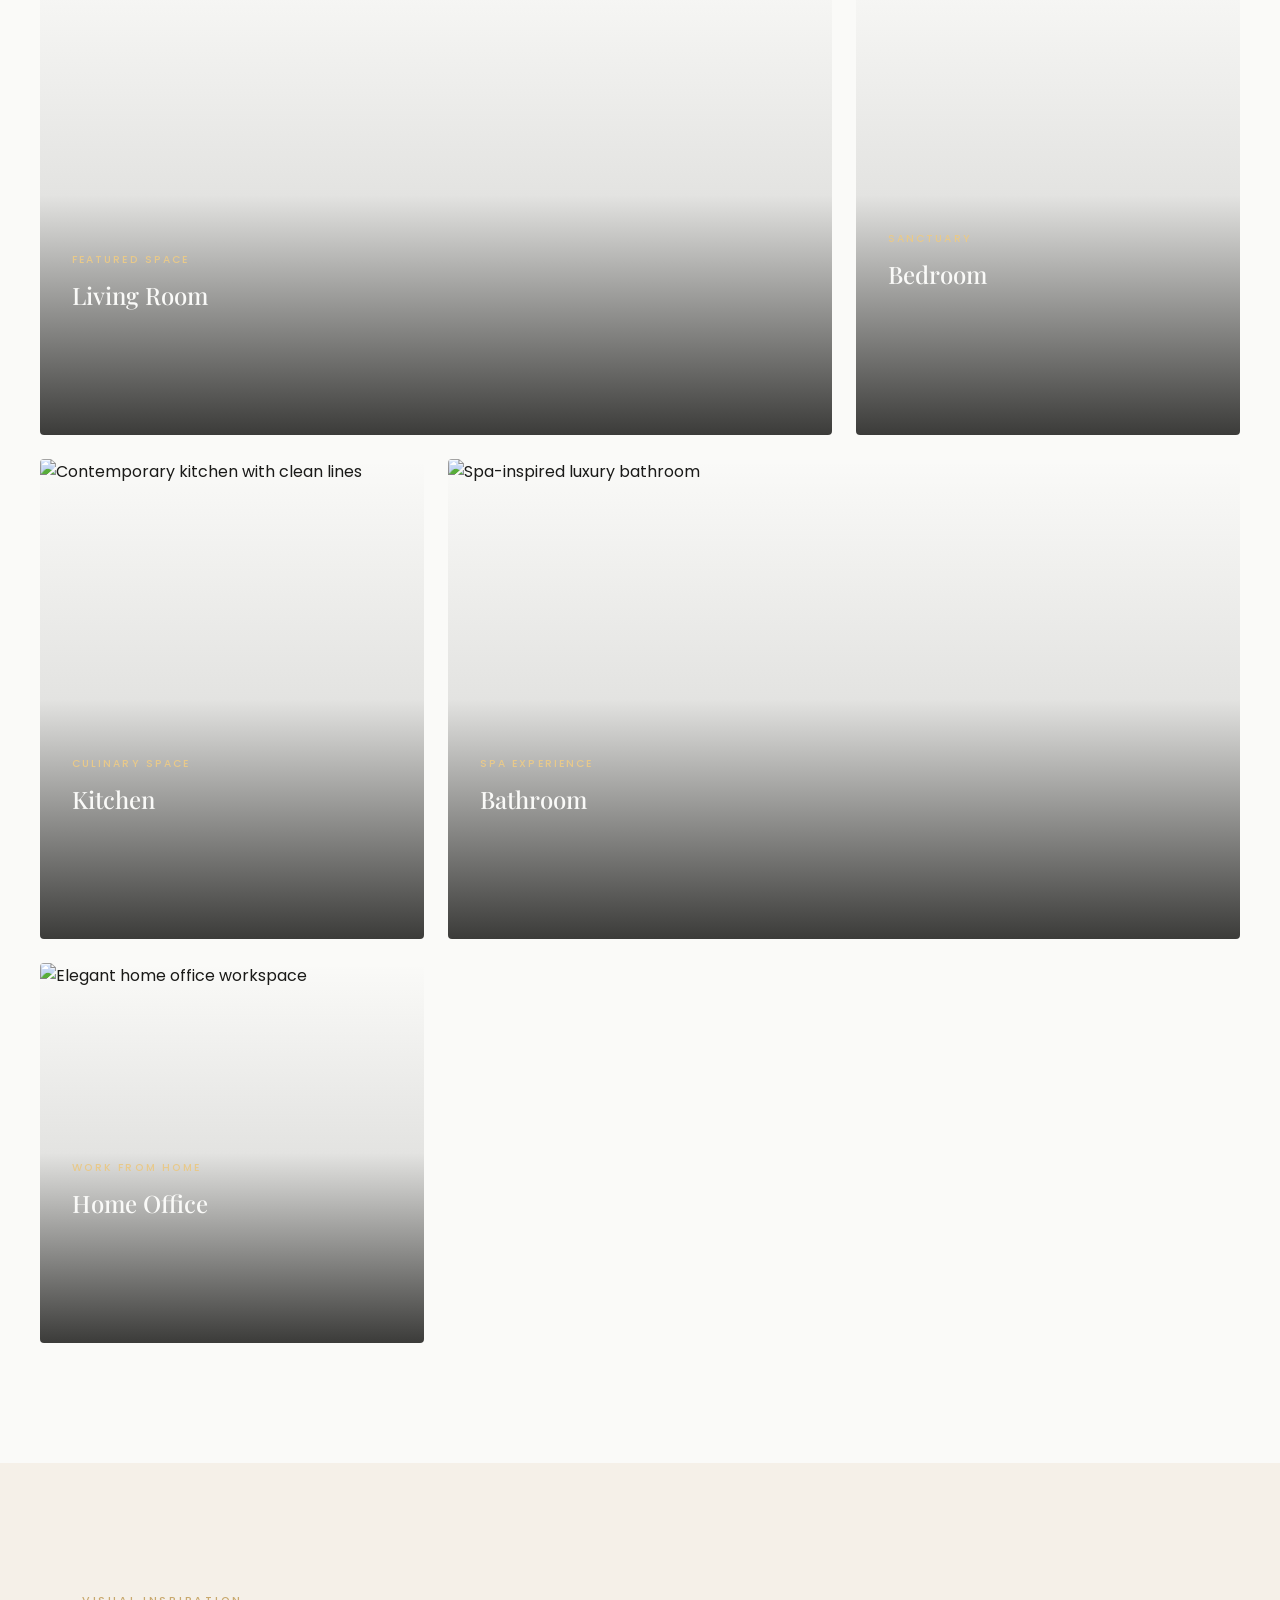
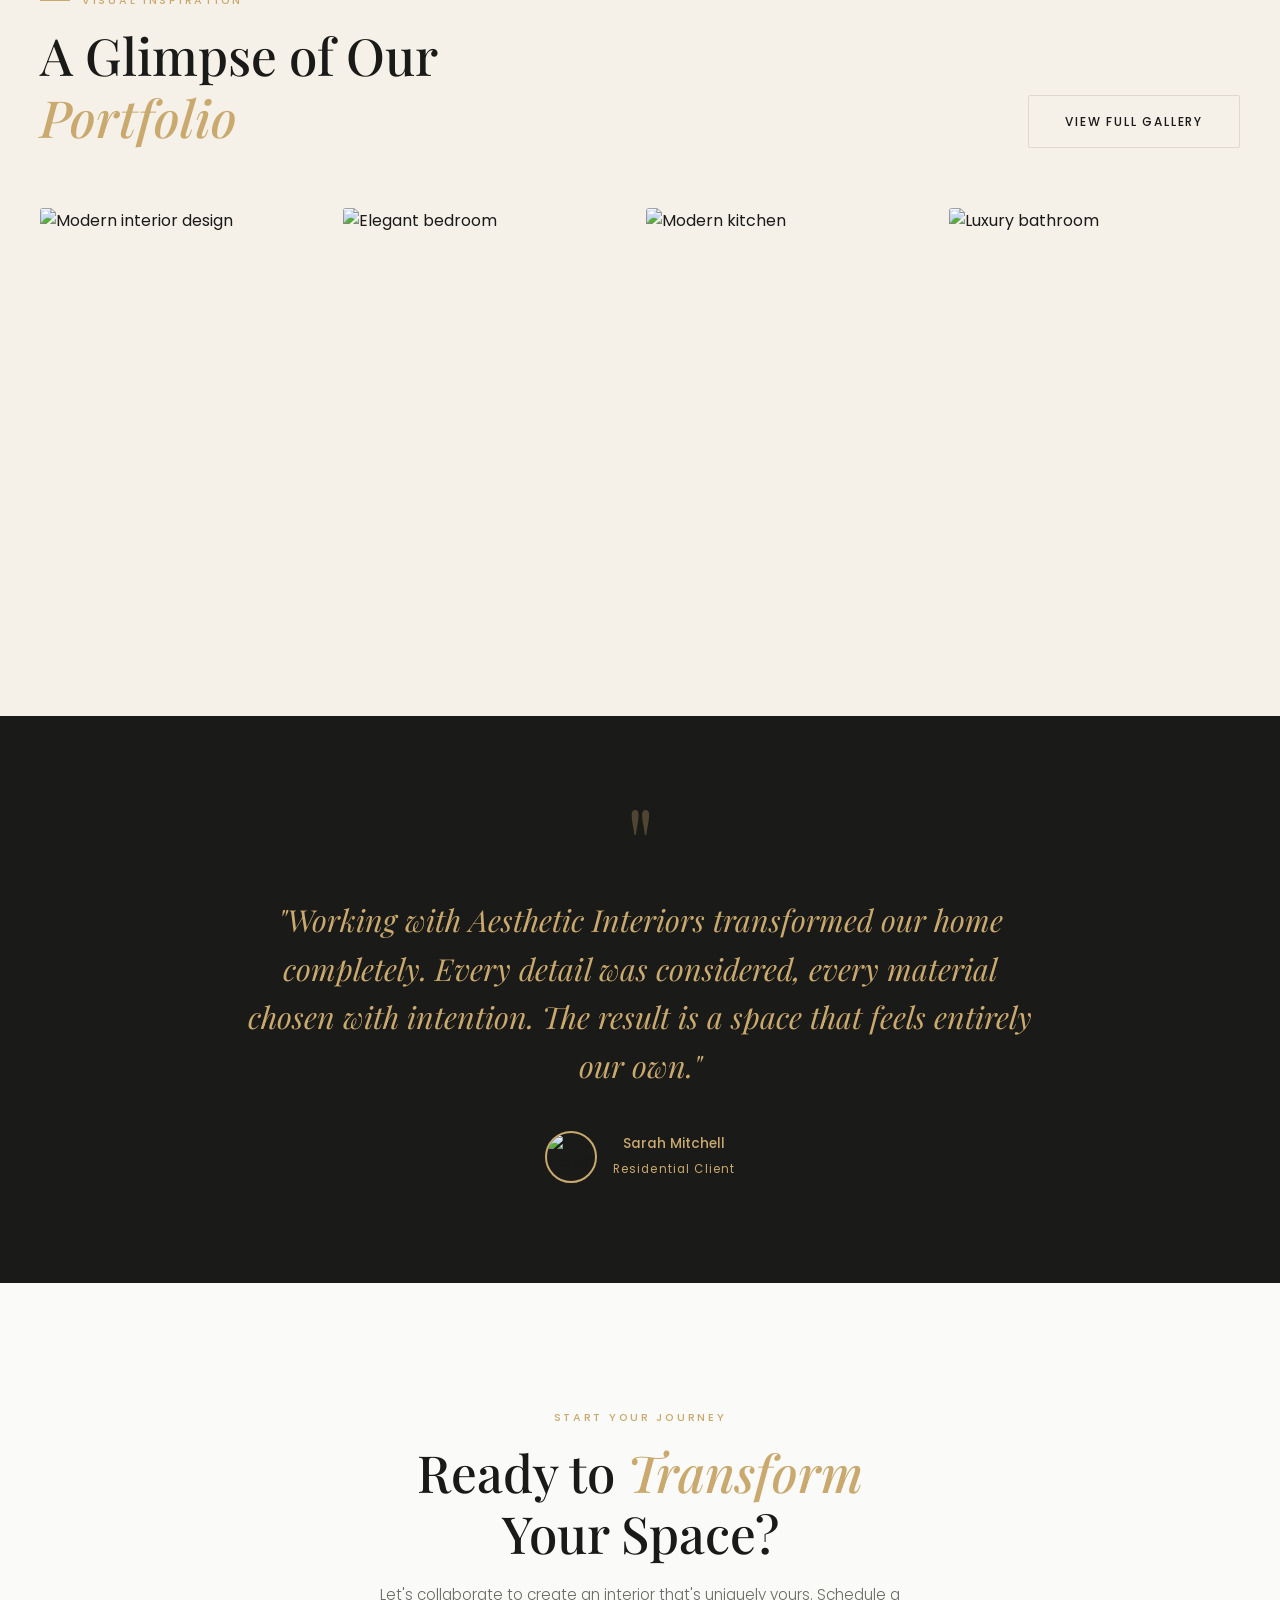
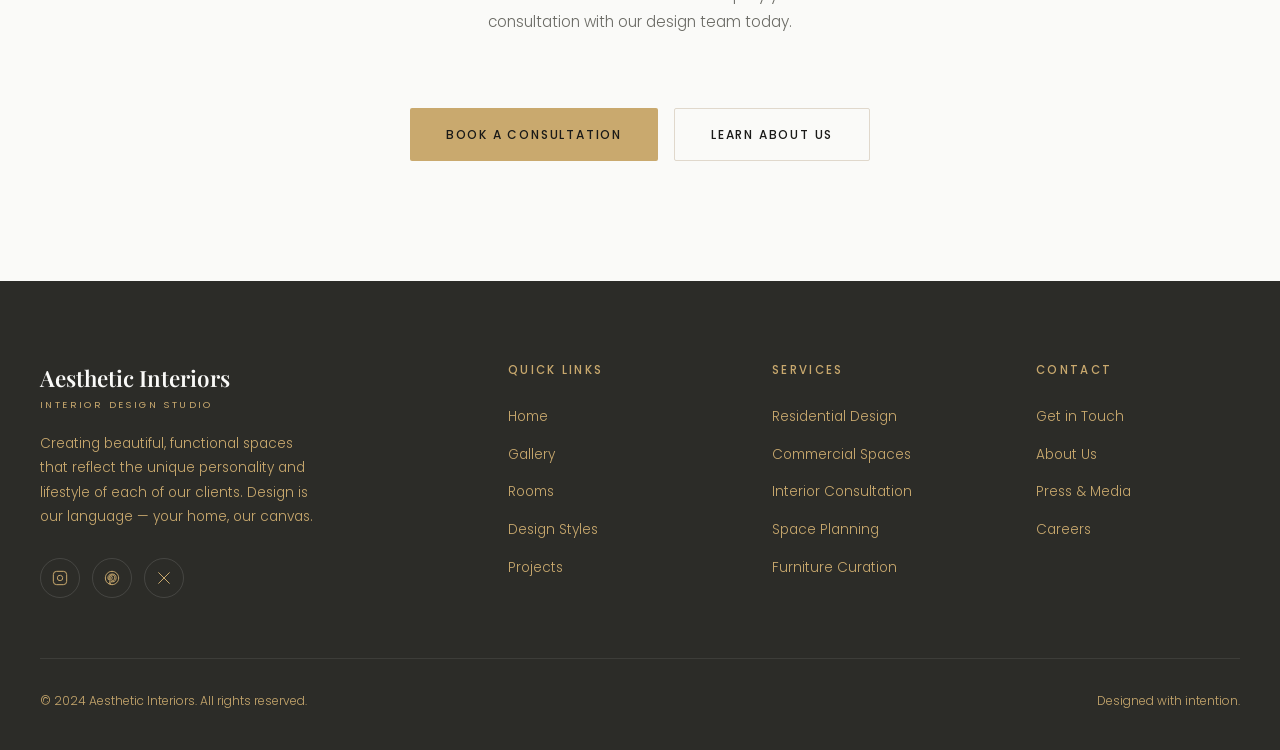
==== commit af803364: "Update index.html" ====
--- a/index.html
+++ b/index.html
@@ -5,6 +5,7 @@
   <meta name="viewport" content="width=device-width, initial-scale=1.0" />
   <meta name="description" content="Aesthetic Interiors — A premium interior design showcase platform for modern, luxury, and minimalist living spaces." />
   <title>Aesthetic Interiors | Design Spaces That Inspire</title>
+  <link rel="icon" type="image/png" href="favicon.png">
   <link rel="stylesheet" href="styles.css" />
   <link rel="preconnect" href="https://fonts.googleapis.com" />
   <link rel="preconnect" href="https://fonts.gstatic.com" crossorigin />
--- a/styles.css
+++ b/styles.css
@@ -0,0 +1,2027 @@
+/* ============================================
+   AESTHETIC INTERIORS — Main Stylesheet
+   ============================================ */
+
+/* --- Google Fonts Import --- */
+@import url('https://fonts.googleapis.com/css2?family=Playfair+Display:ital,wght@0,400;0,500;0,600;0,700;1,400;1,500&family=Poppins:wght@300;400;500;600&display=swap');
+
+/* --- CSS Variables --- */
+:root {
+  --white: #FAFAF8;
+  --cream: #F5F0E8;
+  --beige: #E8DDD0;
+  --gold: #C9A96E;
+  --gold-light: #E8C98A;
+  --gold-dark: #A07840;
+  --dark: #1A1A18;
+  --dark-2: #2C2C28;
+  --gray: #6B6B65;
+  --gray-light: #9B9B95;
+  --border: #E0D8CC;
+  --shadow: rgba(26, 26, 24, 0.08);
+  --shadow-lg: rgba(26, 26, 24, 0.16);
+  --font-display: 'Playfair Display', Georgia, serif;
+  --font-body: 'Poppins', sans-serif;
+  --nav-height: 80px;
+  --transition: 0.4s cubic-bezier(0.25, 0.46, 0.45, 0.94);
+  --transition-fast: 0.2s ease;
+}
+
+/* --- Dark Mode Variables --- */
+[data-theme="dark"] {
+  --white: #141412;
+  --cream: #1E1E1A;
+  --beige: #2A2A24;
+  --dark: #F0EDE6;
+  --dark-2: #D8D4CC;
+  --gray: #A8A89E;
+  --gray-light: #6C6C64;
+  --border: #3A3A32;
+  --shadow: rgba(0, 0, 0, 0.3);
+  --shadow-lg: rgba(0, 0, 0, 0.5);
+}
+
+/* --- Reset & Base --- */
+*, *::before, *::after {
+  margin: 0;
+  padding: 0;
+  box-sizing: border-box;
+}
+
+html {
+  scroll-behavior: smooth;
+  font-size: 16px;
+}
+
+body {
+  font-family: var(--font-body);
+  background-color: var(--white);
+  color: var(--dark);
+  line-height: 1.6;
+  overflow-x: hidden;
+  transition: background-color var(--transition), color var(--transition);
+}
+
+img {
+  display: block;
+  max-width: 100%;
+  height: auto;
+}
+
+a {
+  text-decoration: none;
+  color: inherit;
+}
+
+ul {
+  list-style: none;
+}
+
+button {
+  cursor: pointer;
+  border: none;
+  background: none;
+  font-family: var(--font-body);
+}
+
+/* --- Loading Screen --- */
+#loading-screen {
+  position: fixed;
+  inset: 0;
+  background: var(--dark);
+  display: flex;
+  align-items: center;
+  justify-content: center;
+  z-index: 9999;
+  transition: opacity 0.6s ease, visibility 0.6s ease;
+}
+
+#loading-screen.hidden {
+  opacity: 0;
+  visibility: hidden;
+}
+
+.loader-content {
+  text-align: center;
+}
+
+.loader-logo {
+  font-family: var(--font-display);
+  font-size: 2rem;
+  color: var(--gold);
+  letter-spacing: 0.1em;
+  margin-bottom: 24px;
+  opacity: 0;
+  animation: fadeUp 0.8s ease 0.3s forwards;
+}
+
+.loader-bar {
+  width: 200px;
+  height: 1px;
+  background: rgba(201, 169, 110, 0.2);
+  margin: 0 auto;
+  overflow: hidden;
+}
+
+.loader-bar-fill {
+  height: 100%;
+  background: var(--gold);
+  animation: loadFill 1.8s ease forwards;
+}
+
+@keyframes loadFill {
+  from { width: 0%; }
+  to { width: 100%; }
+}
+
+@keyframes fadeUp {
+  from { opacity: 0; transform: translateY(20px); }
+  to { opacity: 1; transform: translateY(0); }
+}
+
+/* --- Navigation --- */
+#navbar {
+  position: fixed;
+  top: 0;
+  left: 0;
+  right: 0;
+  height: var(--nav-height);
+  background: rgba(250, 250, 248, 0.95);
+  backdrop-filter: blur(12px);
+  -webkit-backdrop-filter: blur(12px);
+  border-bottom: 1px solid transparent;
+  z-index: 1000;
+  transition: all var(--transition);
+}
+
+[data-theme="dark"] #navbar {
+  background: rgba(20, 20, 18, 0.95);
+}
+
+#navbar.scrolled {
+  border-bottom-color: var(--border);
+  box-shadow: 0 4px 24px var(--shadow);
+}
+
+.nav-container {
+  max-width: 1400px;
+  margin: 0 auto;
+  padding: 0 40px;
+  height: 100%;
+  display: flex;
+  align-items: center;
+  justify-content: space-between;
+}
+
+.nav-logo {
+  display: flex;
+  flex-direction: column;
+}
+
+.logo-main {
+  font-family: var(--font-display);
+  font-size: 1.35rem;
+  font-weight: 600;
+  color: var(--dark);
+  letter-spacing: 0.02em;
+  line-height: 1;
+}
+
+.logo-sub {
+  font-size: 0.6rem;
+  font-weight: 500;
+  letter-spacing: 0.25em;
+  text-transform: uppercase;
+  color: var(--gold);
+  margin-top: 2px;
+}
+
+.nav-links {
+  display: flex;
+  align-items: center;
+  gap: 36px;
+}
+
+.nav-links a {
+  font-size: 0.78rem;
+  font-weight: 500;
+  letter-spacing: 0.12em;
+  text-transform: uppercase;
+  color: var(--gray);
+  position: relative;
+  padding-bottom: 4px;
+  transition: color var(--transition-fast);
+}
+
+.nav-links a::after {
+  content: '';
+  position: absolute;
+  bottom: 0;
+  left: 0;
+  width: 0;
+  height: 1px;
+  background: var(--gold);
+  transition: width var(--transition);
+}
+
+.nav-links a:hover,
+.nav-links a.active {
+  color: var(--dark);
+}
+
+.nav-links a:hover::after,
+.nav-links a.active::after {
+  width: 100%;
+}
+
+.nav-actions {
+  display: flex;
+  align-items: center;
+  gap: 16px;
+}
+
+/* Dark Mode Toggle */
+.dark-toggle {
+  width: 40px;
+  height: 40px;
+  border-radius: 50%;
+  display: flex;
+  align-items: center;
+  justify-content: center;
+  color: var(--gray);
+  transition: all var(--transition-fast);
+  border: 1px solid var(--border);
+}
+
+.dark-toggle:hover {
+  color: var(--gold);
+  border-color: var(--gold);
+}
+
+.dark-toggle svg {
+  width: 16px;
+  height: 16px;
+}
+
+/* Hamburger */
+.hamburger {
+  display: none;
+  flex-direction: column;
+  gap: 5px;
+  width: 24px;
+  padding: 4px 0;
+}
+
+.hamburger span {
+  display: block;
+  height: 1.5px;
+  background: var(--dark);
+  transition: all var(--transition);
+  transform-origin: left;
+}
+
+.hamburger.open span:nth-child(1) { transform: rotate(38deg) scaleX(0.9); }
+.hamburger.open span:nth-child(2) { opacity: 0; transform: scaleX(0); }
+.hamburger.open span:nth-child(3) { transform: rotate(-38deg) scaleX(0.9); }
+
+/* Mobile Menu */
+.mobile-menu {
+  display: none;
+  position: fixed;
+  top: var(--nav-height);
+  left: 0;
+  right: 0;
+  bottom: 0;
+  background: var(--white);
+  z-index: 999;
+  flex-direction: column;
+  padding: 60px 40px;
+  gap: 32px;
+  transform: translateX(100%);
+  transition: transform var(--transition);
+}
+
+.mobile-menu.open {
+  transform: translateX(0);
+}
+
+.mobile-menu a {
+  font-family: var(--font-display);
+  font-size: 2rem;
+  font-weight: 500;
+  color: var(--dark);
+  opacity: 0;
+  transform: translateX(20px);
+  transition: opacity 0.3s ease, transform 0.3s ease, color var(--transition-fast);
+}
+
+.mobile-menu.open a {
+  opacity: 1;
+  transform: translateX(0);
+}
+
+.mobile-menu.open a:nth-child(1) { transition-delay: 0.1s; }
+.mobile-menu.open a:nth-child(2) { transition-delay: 0.15s; }
+.mobile-menu.open a:nth-child(3) { transition-delay: 0.2s; }
+.mobile-menu.open a:nth-child(4) { transition-delay: 0.25s; }
+.mobile-menu.open a:nth-child(5) { transition-delay: 0.3s; }
+.mobile-menu.open a:nth-child(6) { transition-delay: 0.35s; }
+.mobile-menu.open a:nth-child(7) { transition-delay: 0.4s; }
+
+.mobile-menu a:hover { color: var(--gold); }
+
+/* --- Hero Section --- */
+.hero {
+  position: relative;
+  height: 100vh;
+  min-height: 700px;
+  display: flex;
+  align-items: center;
+  overflow: hidden;
+}
+
+.hero-bg {
+  position: absolute;
+  inset: 0;
+  background-image: url('https://images.unsplash.com/photo-1600210492493-0946911123ea?w=1800&q=85');
+  background-size: cover;
+  background-position: center;
+  transform: scale(1.05);
+  transition: transform 8s ease;
+}
+
+.hero-bg.loaded {
+  transform: scale(1);
+}
+
+.hero-overlay {
+  position: absolute;
+  inset: 0;
+  background: linear-gradient(
+    120deg,
+    rgba(26, 26, 24, 0.65) 0%,
+    rgba(26, 26, 24, 0.3) 60%,
+    rgba(26, 26, 24, 0.1) 100%
+  );
+}
+
+.hero-content {
+  position: relative;
+  z-index: 2;
+  max-width: 1400px;
+  margin: 0 auto;
+  padding: 0 40px;
+  width: 100%;
+}
+
+.hero-label {
+  display: inline-flex;
+  align-items: center;
+  gap: 12px;
+  font-size: 0.7rem;
+  font-weight: 500;
+  letter-spacing: 0.25em;
+  text-transform: uppercase;
+  color: var(--gold-light);
+  margin-bottom: 28px;
+  opacity: 0;
+  animation: fadeUp 0.8s ease 0.5s forwards;
+}
+
+.hero-label::before {
+  content: '';
+  display: block;
+  width: 40px;
+  height: 1px;
+  background: var(--gold-light);
+}
+
+.hero h1 {
+  font-family: var(--font-display);
+  font-size: clamp(3rem, 6vw, 5.5rem);
+  font-weight: 500;
+  color: var(--white);
+  line-height: 1.1;
+  max-width: 700px;
+  opacity: 0;
+  animation: fadeUp 0.8s ease 0.7s forwards;
+}
+
+.hero h1 em {
+  font-style: italic;
+  color: var(--gold-light);
+}
+
+.hero-sub {
+  font-size: 1rem;
+  font-weight: 300;
+  color: #C9A96E;
+  max-width: 440px;
+  margin-top: 24px;
+  line-height: 1.8;
+  opacity: 0;
+  animation: fadeUp 0.8s ease 0.9s forwards;
+}
+
+.hero-buttons {
+  display: flex;
+  gap: 16px;
+  margin-top: 48px;
+  opacity: 0;
+  animation: fadeUp 0.8s ease 1.1s forwards;
+}
+
+/* Buttons */
+.btn {
+  display: inline-flex;
+  align-items: center;
+  gap: 10px;
+  padding: 16px 36px;
+  font-family: var(--font-body);
+  font-size: 0.75rem;
+  font-weight: 500;
+  letter-spacing: 0.15em;
+  text-transform: uppercase;
+  border-radius: 2px;
+  transition: all var(--transition);
+  position: relative;
+  overflow: hidden;
+}
+
+.btn-primary {
+  background: var(--gold);
+  color: var(--dark);
+}
+
+.btn-primary::before {
+  content: '';
+  position: absolute;
+  inset: 0;
+  background: var(--gold-light);
+  transform: translateX(-100%);
+  transition: transform var(--transition);
+}
+
+.btn-primary:hover::before {
+  transform: translateX(0);
+}
+
+.btn-primary span {
+  position: relative;
+  z-index: 1;
+}
+
+.btn-primary:hover {
+  box-shadow: 0 8px 32px rgba(201, 169, 110, 0.4);
+  transform: translateY(-2px);
+}
+
+.btn-secondary {
+  background: transparent;
+  color: var(--white);
+  border: 1px solid rgba(250, 250, 248, 0.4);
+}
+
+.btn-secondary:hover {
+  background: rgba(250, 250, 248, 0.1);
+  border-color: rgba(250, 250, 248, 0.7);
+  transform: translateY(-2px);
+}
+
+.btn-outline {
+  background: transparent;
+  color: var(--dark);
+  border: 1px solid var(--border);
+}
+
+.btn-outline:hover {
+  border-color: var(--gold);
+  color: var(--gold);
+  transform: translateY(-2px);
+}
+
+.btn-gold {
+  background: transparent;
+  color: var(--gold);
+  border: 1px solid var(--gold);
+}
+
+.btn-gold:hover {
+  background: var(--gold);
+  color: var(--dark);
+  transform: translateY(-2px);
+}
+
+/* Hero Scroll Indicator */
+.hero-scroll {
+  position: absolute;
+  bottom: 40px;
+  left: 50%;
+  transform: translateX(-50%);
+  display: flex;
+  flex-direction: column;
+  align-items: center;
+  gap: 8px;
+  color: rgba(250, 250, 248, 0.5);
+  font-size: 0.65rem;
+  letter-spacing: 0.2em;
+  text-transform: uppercase;
+  animation: fadeUp 0.8s ease 1.5s forwards;
+  opacity: 0;
+}
+
+.scroll-line {
+  width: 1px;
+  height: 48px;
+  background: linear-gradient(to bottom, rgba(250, 250, 248, 0.4), transparent);
+  animation: scrollLine 2s ease infinite;
+}
+
+@keyframes scrollLine {
+  0% { transform: scaleY(0); transform-origin: top; }
+  50% { transform: scaleY(1); transform-origin: top; }
+  51% { transform: scaleY(1); transform-origin: bottom; }
+  100% { transform: scaleY(0); transform-origin: bottom; }
+}
+
+/* --- Section Layouts --- */
+.section {
+  padding: 120px 40px;
+  max-width: 1400px;
+  margin: 0 auto;
+}
+
+.section-full {
+  padding: 120px 40px;
+  background: var(--cream);
+}
+
+.section-full > .section-inner {
+  max-width: 1400px;
+  margin: 0 auto;
+}
+
+.section-header {
+  margin-bottom: 72px;
+}
+
+.section-header.center {
+  text-align: center;
+}
+
+.section-label {
+  display: inline-flex;
+  align-items: center;
+  gap: 12px;
+  font-size: 0.68rem;
+  font-weight: 500;
+  letter-spacing: 0.25em;
+  text-transform: uppercase;
+  color: var(--gold);
+  margin-bottom: 16px;
+}
+
+.section-label::before {
+  content: '';
+  display: block;
+  width: 30px;
+  height: 1px;
+  background: var(--gold);
+}
+
+.section-header.center .section-label {
+  justify-content: center;
+}
+
+.section-header.center .section-label::before {
+  display: none;
+}
+
+h2 {
+  font-family: var(--font-display);
+  font-size: clamp(2rem, 4vw, 3.2rem);
+  font-weight: 500;
+  color: var(--dark);
+  line-height: 1.2;
+}
+
+h2 em {
+  font-style: italic;
+  color: var(--gold);
+}
+
+.section-desc {
+  font-size: 0.95rem;
+  color: var(--gray);
+  max-width: 520px;
+  margin-top: 16px;
+  line-height: 1.8;
+  font-weight: 300;
+}
+
+.section-header.center .section-desc {
+  margin: 16px auto 0;
+}
+
+/* --- Stats Bar --- */
+.stats-bar {
+  background: var(--dark);
+  padding: 56px 40px;
+}
+
+.stats-inner {
+  max-width: 1400px;
+  margin: 0 auto;
+  display: grid;
+  grid-template-columns: repeat(4, 1fr);
+  gap: 40px;
+  text-align: center;
+}
+
+.stat-item {
+  padding: 20px;
+  border-right: 1px solid rgba(250, 250, 248, 0.08);
+}
+
+.stat-item:last-child {
+  border-right: none;
+}
+
+.stat-number {
+  font-family: var(--font-display);
+  font-size: 3rem;
+  font-weight: 500;
+  color: var(--gold);
+  line-height: 1;
+  display: block;
+}
+
+.stat-label {
+  font-size: 0.75rem;
+  font-weight: 400;
+  letter-spacing: 0.15em;
+  text-transform: uppercase;
+  color: #C9A96E;
+  margin-top: 8px;
+  display: block;
+}
+
+/* --- Featured Rooms --- */
+.rooms-grid {
+  display: grid;
+  grid-template-columns: repeat(3, 1fr);
+  grid-template-rows: auto auto;
+  gap: 24px;
+}
+
+.room-card {
+  position: relative;
+  border-radius: 4px;
+  overflow: hidden;
+  cursor: pointer;
+  group: true;
+}
+
+.room-card:nth-child(1) {
+  grid-column: span 2;
+  grid-row: span 1;
+}
+
+.room-card:nth-child(4) {
+  grid-column: span 2;
+}
+
+.room-card-img {
+  width: 100%;
+  height: 380px;
+  object-fit: cover;
+  transition: transform 0.8s cubic-bezier(0.25, 0.46, 0.45, 0.94);
+}
+
+.room-card:nth-child(1) .room-card-img,
+.room-card:nth-child(4) .room-card-img {
+  height: 480px;
+}
+
+.room-card:hover .room-card-img {
+  transform: scale(1.06);
+}
+
+.room-card-overlay {
+  position: absolute;
+  inset: 0;
+  background: linear-gradient(to top, rgba(26, 26, 24, 0.85) 0%, rgba(26, 26, 24, 0.1) 50%, transparent 100%);
+  display: flex;
+  flex-direction: column;
+  justify-content: flex-end;
+  padding: 32px;
+  transition: background var(--transition);
+}
+
+.room-card:hover .room-card-overlay {
+  background: linear-gradient(to top, rgba(26, 26, 24, 0.9) 0%, rgba(26, 26, 24, 0.3) 60%, transparent 100%);
+}
+
+.room-card-tag {
+  font-size: 0.65rem;
+  font-weight: 500;
+  letter-spacing: 0.2em;
+  text-transform: uppercase;
+  color: var(--gold-light);
+  margin-bottom: 8px;
+}
+
+.room-card h3 {
+  font-family: var(--font-display);
+  font-size: 1.5rem;
+  font-weight: 500;
+  color: var(--white);
+  margin-bottom: 8px;
+}
+
+.room-card p {
+  font-size: 0.82rem;
+  color: rgba(250, 250, 248, 0.65);
+  font-weight: 300;
+  line-height: 1.6;
+  max-width: 320px;
+  transform: translateY(8px);
+  opacity: 0;
+  transition: all var(--transition);
+}
+
+.room-card:hover p {
+  transform: translateY(0);
+  opacity: 1;
+}
+
+.room-card-btn {
+  margin-top: 20px;
+  display: inline-flex;
+  align-items: center;
+  gap: 8px;
+  font-size: 0.72rem;
+  font-weight: 500;
+  letter-spacing: 0.15em;
+  text-transform: uppercase;
+  color: var(--gold-light);
+  transform: translateY(12px);
+  opacity: 0;
+  transition: all var(--transition);
+}
+
+.room-card:hover .room-card-btn {
+  transform: translateY(0);
+  opacity: 1;
+}
+
+.room-card-btn svg {
+  width: 14px;
+  height: 14px;
+  transition: transform var(--transition-fast);
+}
+
+.room-card-btn:hover svg {
+  transform: translateX(4px);
+}
+
+/* --- Gallery Preview --- */
+.gallery-strip {
+  display: grid;
+  grid-template-columns: repeat(4, 1fr);
+  gap: 12px;
+  margin-top: 60px;
+}
+
+.gallery-thumb {
+  position: relative;
+  overflow: hidden;
+  border-radius: 3px;
+  aspect-ratio: 3/4;
+}
+
+.gallery-thumb img {
+  width: 100%;
+  height: 100%;
+  object-fit: cover;
+  transition: transform 0.6s ease;
+}
+
+.gallery-thumb:hover img {
+  transform: scale(1.08);
+}
+
+.gallery-thumb-overlay {
+  position: absolute;
+  inset: 0;
+  background: rgba(26, 26, 24, 0);
+  display: flex;
+  align-items: center;
+  justify-content: center;
+  transition: background var(--transition);
+}
+
+.gallery-thumb:hover .gallery-thumb-overlay {
+  background: rgba(26, 26, 24, 0.5);
+}
+
+.gallery-thumb-overlay span {
+  font-size: 0.7rem;
+  font-weight: 500;
+  letter-spacing: 0.15em;
+  text-transform: uppercase;
+  color: var(--white);
+  opacity: 0;
+  transform: translateY(8px);
+  transition: all var(--transition);
+}
+
+.gallery-thumb:hover .gallery-thumb-overlay span {
+  opacity: 1;
+  transform: translateY(0);
+}
+
+/* --- Testimonial --- */
+.testimonial-section {
+  background: var(--dark);
+  padding: 100px 40px;
+  text-align: center;
+}
+
+.testimonial-inner {
+  max-width: 800px;
+  margin: 0 auto;
+}
+
+.quote-icon {
+  font-family: var(--font-display);
+  font-size: 6rem;
+  line-height: 0.5;
+  color: var(--gold);
+  opacity: 0.3;
+  margin-bottom: 32px;
+}
+
+.testimonial-text {
+  font-family: var(--font-display);
+  font-size: clamp(1.3rem, 2.5vw, 1.9rem);
+  font-weight: 400;
+  font-style: italic;
+  color: #C9A96E;
+  line-height: 1.6;
+  margin-bottom: 40px;
+}
+
+.testimonial-author {
+  display: flex;
+  align-items: center;
+  justify-content: center;
+  gap: 16px;
+}
+
+.author-avatar {
+  width: 52px;
+  height: 52px;
+  border-radius: 50%;
+  object-fit: cover;
+  border: 2px solid var(--gold);
+}
+
+.author-info strong {
+  display: block;
+  font-size: 0.85rem;
+  font-weight: 500;
+  color: #C9A96E;
+}
+
+.author-info span {
+  font-size: 0.72rem;
+  color: var(--gold);
+  letter-spacing: 0.1em;
+}
+
+/* --- Footer --- */
+footer {
+  background: var(--dark-2);
+  padding: 80px 40px 40px;
+}
+
+.footer-inner {
+  max-width: 1400px;
+  margin: 0 auto;
+}
+
+.footer-top {
+  display: grid;
+  grid-template-columns: 2fr 1fr 1fr 1fr;
+  gap: 60px;
+  padding-bottom: 60px;
+  border-bottom: 1px solid rgba(250, 250, 248, 0.08);
+}
+
+.footer-brand p {
+  font-size: 0.85rem;
+  color: #C9A96E;
+  font-weight: 300;
+  line-height: 1.8;
+  max-width: 280px;
+  margin-top: 20px;
+}
+
+.footer-logo-main {
+  font-family: var(--font-display);
+  font-size: 1.4rem;
+  font-weight: 600;
+  color: var(--white);
+}
+
+.footer-logo-sub {
+  font-size: 0.6rem;
+  letter-spacing: 0.25em;
+  text-transform: uppercase;
+  color: var(--gold);
+}
+
+.footer-socials {
+  display: flex;
+  gap: 12px;
+  margin-top: 28px;
+}
+
+.social-link {
+  width: 40px;
+  height: 40px;
+  border: 1px solid rgba(250, 250, 248, 0.12);
+  border-radius: 50%;
+  display: flex;
+  align-items: center;
+  justify-content: center;
+  color: #C9A96E;
+  transition: all var(--transition-fast);
+}
+
+.social-link:hover {
+  border-color: var(--gold);
+  color: var(--gold);
+}
+
+.social-link svg {
+  width: 16px;
+  height: 16px;
+}
+
+.footer-col h4 {
+  font-size: 0.72rem;
+  font-weight: 500;
+  letter-spacing: 0.2em;
+  text-transform: uppercase;
+  color: #C9A96E;
+  margin-bottom: 24px;
+}
+
+.footer-col ul {
+  display: flex;
+  flex-direction: column;
+  gap: 12px;
+}
+
+.footer-col ul a {
+  font-size: 0.85rem;
+  color: #C9A96E;
+  font-weight: 300;
+  transition: color var(--transition-fast);
+}
+
+.footer-col ul a:hover {
+  color: var(--gold);
+}
+
+.footer-bottom {
+  padding-top: 32px;
+  display: flex;
+  align-items: center;
+  justify-content: space-between;
+}
+
+.footer-bottom p {
+  font-size: 0.75rem;
+  color: #C9A96E;
+  font-weight: 300;
+}
+
+/* --- Page Hero (Sub-pages) --- */
+.page-hero {
+  padding-top: var(--nav-height);
+  height: 50vh;
+  min-height: 400px;
+  position: relative;
+  display: flex;
+  align-items: flex-end;
+  overflow: hidden;
+}
+
+.page-hero-bg {
+  position: absolute;
+  inset: 0;
+  background-size: cover;
+  background-position: center;
+  filter: brightness(0.5);
+}
+
+.page-hero-content {
+  position: relative;
+  z-index: 2;
+  max-width: 1400px;
+  margin: 0 auto;
+  padding: 0 40px 60px;
+  width: 100%;
+}
+
+.page-hero-label {
+  font-size: 0.68rem;
+  font-weight: 500;
+  letter-spacing: 0.25em;
+  text-transform: uppercase;
+  color: var(--gold-light);
+  display: flex;
+  align-items: center;
+  gap: 10px;
+  margin-bottom: 16px;
+}
+
+.page-hero-label::before {
+  content: '';
+  display: block;
+  width: 30px;
+  height: 1px;
+  background: var(--gold-light);
+}
+
+.page-hero h1 {
+  font-family: var(--font-display);
+  font-size: clamp(2.5rem, 5vw, 4rem);
+  font-weight: 500;
+  color: var(--white);
+  line-height: 1.1;
+}
+
+/* --- Gallery Page --- */
+.gallery-controls {
+  display: flex;
+  align-items: center;
+  gap: 8px;
+  flex-wrap: wrap;
+  margin-bottom: 48px;
+}
+
+.filter-btn {
+  padding: 10px 24px;
+  font-size: 0.72rem;
+  font-weight: 500;
+  letter-spacing: 0.12em;
+  text-transform: uppercase;
+  border: 1px solid var(--border);
+  border-radius: 2px;
+  color: var(--gray);
+  background: transparent;
+  transition: all var(--transition-fast);
+}
+
+.filter-btn:hover,
+.filter-btn.active {
+  background: var(--gold);
+  border-color: var(--gold);
+  color: var(--dark);
+}
+
+.gallery-grid {
+  display: grid;
+  grid-template-columns: repeat(4, 1fr);
+  gap: 16px;
+}
+
+.gallery-item {
+  position: relative;
+  overflow: hidden;
+  border-radius: 3px;
+  cursor: pointer;
+  transition: opacity 0.4s ease, transform 0.4s ease;
+}
+
+.gallery-item.hidden {
+  display: none;
+}
+
+.gallery-item:nth-child(3n+1) { grid-row: span 2; }
+
+.gallery-item img {
+  width: 100%;
+  height: 260px;
+  object-fit: cover;
+  transition: transform 0.6s ease;
+}
+
+.gallery-item:nth-child(3n+1) img {
+  height: 100%;
+  min-height: 420px;
+}
+
+.gallery-item:hover img {
+  transform: scale(1.06);
+}
+
+.gallery-item-overlay {
+  position: absolute;
+  inset: 0;
+  background: rgba(26, 26, 24, 0);
+  display: flex;
+  flex-direction: column;
+  align-items: center;
+  justify-content: center;
+  gap: 8px;
+  transition: background var(--transition);
+}
+
+.gallery-item:hover .gallery-item-overlay {
+  background: rgba(26, 26, 24, 0.6);
+}
+
+.gallery-item-overlay .overlay-title {
+  font-family: var(--font-display);
+  font-size: 1.1rem;
+  font-weight: 500;
+  color: var(--white);
+  opacity: 0;
+  transform: translateY(10px);
+  transition: all var(--transition);
+}
+
+.gallery-item-overlay .overlay-cat {
+  font-size: 0.68rem;
+  font-weight: 500;
+  letter-spacing: 0.15em;
+  text-transform: uppercase;
+  color: var(--gold-light);
+  opacity: 0;
+  transform: translateY(10px);
+  transition: all var(--transition) 0.05s;
+}
+
+.gallery-item:hover .overlay-title,
+.gallery-item:hover .overlay-cat {
+  opacity: 1;
+  transform: translateY(0);
+}
+
+/* --- Rooms Page --- */
+.room-section {
+  padding: 100px 40px;
+  border-bottom: 1px solid var(--border);
+}
+
+.room-section:nth-child(even) {
+  background: var(--cream);
+}
+
+.room-section-inner {
+  max-width: 1400px;
+  margin: 0 auto;
+  display: grid;
+  grid-template-columns: 1fr 1fr;
+  gap: 80px;
+  align-items: center;
+}
+
+.room-section:nth-child(even) .room-section-inner {
+  direction: rtl;
+}
+
+.room-section:nth-child(even) .room-section-text {
+  direction: ltr;
+}
+
+.room-section-img {
+  position: relative;
+}
+
+.room-section-img img {
+  width: 100%;
+  height: 520px;
+  object-fit: cover;
+  border-radius: 4px;
+}
+
+.room-section-img::before {
+  content: '';
+  position: absolute;
+  top: -20px;
+  left: -20px;
+  right: 20px;
+  bottom: 20px;
+  border: 1px solid var(--gold);
+  border-radius: 4px;
+  opacity: 0.3;
+  z-index: -1;
+}
+
+.room-section-text h2 {
+  margin-bottom: 20px;
+}
+
+.room-section-text p {
+  font-size: 0.9rem;
+  color: var(--gray);
+  font-weight: 300;
+  line-height: 1.9;
+  margin-bottom: 32px;
+}
+
+.room-features {
+  display: grid;
+  grid-template-columns: 1fr 1fr;
+  gap: 16px;
+  margin-bottom: 36px;
+}
+
+.room-feature {
+  padding: 16px;
+  background: var(--white);
+  border: 1px solid var(--border);
+  border-radius: 3px;
+}
+
+.room-feature strong {
+  display: block;
+  font-size: 0.78rem;
+  font-weight: 500;
+  letter-spacing: 0.08em;
+  color: var(--dark);
+  margin-bottom: 4px;
+}
+
+.room-feature span {
+  font-size: 0.75rem;
+  color: var(--gray-light);
+  font-weight: 300;
+}
+
+/* --- Styles Page --- */
+.styles-grid {
+  display: grid;
+  grid-template-columns: repeat(3, 1fr);
+  gap: 32px;
+}
+
+.style-card {
+  cursor: pointer;
+  border-radius: 4px;
+  overflow: hidden;
+  border: 1px solid var(--border);
+  transition: all var(--transition);
+}
+
+.style-card:hover {
+  transform: translateY(-8px);
+  box-shadow: 0 24px 60px var(--shadow-lg);
+  border-color: var(--gold);
+}
+
+.style-card-img {
+  width: 100%;
+  height: 280px;
+  object-fit: cover;
+  transition: transform 0.6s ease;
+}
+
+.style-card:hover .style-card-img {
+  transform: scale(1.04);
+}
+
+.style-card-body {
+  padding: 28px;
+  background: var(--white);
+}
+
+.style-card-body h3 {
+  font-family: var(--font-display);
+  font-size: 1.3rem;
+  font-weight: 500;
+  color: var(--dark);
+  margin-bottom: 10px;
+}
+
+.style-card-body p {
+  font-size: 0.82rem;
+  color: var(--gray);
+  font-weight: 300;
+  line-height: 1.7;
+  margin-bottom: 20px;
+}
+
+.style-card-btn {
+  font-size: 0.7rem;
+  font-weight: 500;
+  letter-spacing: 0.15em;
+  text-transform: uppercase;
+  color: var(--gold);
+  display: inline-flex;
+  align-items: center;
+  gap: 8px;
+  transition: gap var(--transition-fast);
+}
+
+.style-card-btn:hover {
+  gap: 14px;
+}
+
+/* --- Modal --- */
+.modal-overlay {
+  position: fixed;
+  inset: 0;
+  background: rgba(26, 26, 24, 0.85);
+  z-index: 2000;
+  display: flex;
+  align-items: center;
+  justify-content: center;
+  padding: 40px;
+  opacity: 0;
+  visibility: hidden;
+  transition: all var(--transition);
+  backdrop-filter: blur(4px);
+}
+
+.modal-overlay.open {
+  opacity: 1;
+  visibility: visible;
+}
+
+.modal {
+  background: var(--white);
+  border-radius: 6px;
+  overflow: hidden;
+  max-width: 900px;
+  width: 100%;
+  max-height: 85vh;
+  overflow-y: auto;
+  transform: scale(0.95) translateY(20px);
+  transition: transform var(--transition);
+}
+
+.modal-overlay.open .modal {
+  transform: scale(1) translateY(0);
+}
+
+.modal-img {
+  width: 100%;
+  height: 360px;
+  object-fit: cover;
+}
+
+.modal-body {
+  padding: 48px;
+}
+
+.modal-body h2 {
+  margin-bottom: 20px;
+}
+
+.modal-body p {
+  font-size: 0.9rem;
+  color: var(--gray);
+  font-weight: 300;
+  line-height: 1.9;
+  margin-bottom: 24px;
+}
+
+.modal-features {
+  display: grid;
+  grid-template-columns: repeat(3, 1fr);
+  gap: 16px;
+  margin-top: 32px;
+  padding-top: 32px;
+  border-top: 1px solid var(--border);
+}
+
+.modal-feature h4 {
+  font-size: 0.72rem;
+  font-weight: 500;
+  letter-spacing: 0.12em;
+  text-transform: uppercase;
+  color: var(--gold);
+  margin-bottom: 6px;
+}
+
+.modal-feature p {
+  font-size: 0.82rem;
+  color: var(--gray);
+  font-weight: 300;
+  line-height: 1.6;
+  margin: 0;
+}
+
+.modal-close {
+  position: absolute;
+  top: 20px;
+  right: 20px;
+  width: 44px;
+  height: 44px;
+  border-radius: 50%;
+  background: var(--white);
+  display: flex;
+  align-items: center;
+  justify-content: center;
+  font-size: 1.2rem;
+  color: var(--dark);
+  transition: all var(--transition-fast);
+  box-shadow: 0 4px 16px var(--shadow);
+}
+
+.modal-close:hover {
+  background: var(--dark);
+  color: var(--white);
+}
+
+.modal-wrapper {
+  position: relative;
+}
+
+/* --- Projects Page --- */
+.projects-masonry {
+  columns: 3;
+  column-gap: 24px;
+}
+
+.project-card {
+  break-inside: avoid;
+  margin-bottom: 24px;
+  border-radius: 4px;
+  overflow: hidden;
+  border: 1px solid var(--border);
+  transition: all var(--transition);
+}
+
+.project-card:hover {
+  transform: translateY(-6px);
+  box-shadow: 0 24px 60px var(--shadow-lg);
+}
+
+.project-card-img {
+  width: 100%;
+  object-fit: cover;
+  transition: transform 0.6s ease;
+  display: block;
+}
+
+.project-card:hover .project-card-img {
+  transform: scale(1.04);
+}
+
+.project-card-body {
+  padding: 28px;
+  background: var(--white);
+}
+
+.project-meta {
+  display: flex;
+  gap: 16px;
+  margin-bottom: 12px;
+}
+
+.project-meta-item {
+  font-size: 0.68rem;
+  font-weight: 500;
+  letter-spacing: 0.12em;
+  text-transform: uppercase;
+  color: var(--gold);
+  background: rgba(201, 169, 110, 0.1);
+  padding: 4px 10px;
+  border-radius: 2px;
+}
+
+.project-card-body h3 {
+  font-family: var(--font-display);
+  font-size: 1.2rem;
+  font-weight: 500;
+  color: var(--dark);
+  margin-bottom: 8px;
+}
+
+.project-card-body p {
+  font-size: 0.82rem;
+  color: var(--gray);
+  font-weight: 300;
+  line-height: 1.7;
+}
+
+/* --- About Page --- */
+.about-intro {
+  display: grid;
+  grid-template-columns: 1fr 1fr;
+  gap: 100px;
+  align-items: center;
+  padding: 120px 40px;
+  max-width: 1400px;
+  margin: 0 auto;
+}
+
+.about-intro-img {
+  position: relative;
+}
+
+.about-intro-img img {
+  width: 100%;
+  height: 580px;
+  object-fit: cover;
+  border-radius: 4px;
+}
+
+.about-intro-img::after {
+  content: '"Design is thinking made visual"';
+  position: absolute;
+  bottom: -30px;
+  right: -30px;
+  background: var(--gold);
+  color: var(--dark);
+  font-family: var(--font-display);
+  font-style: italic;
+  font-size: 0.9rem;
+  padding: 24px 28px;
+  border-radius: 3px;
+  max-width: 220px;
+  line-height: 1.5;
+}
+
+.about-text .section-label {
+  margin-bottom: 20px;
+}
+
+.about-text p {
+  font-size: 0.92rem;
+  color: var(--gray);
+  font-weight: 300;
+  line-height: 1.9;
+  margin-bottom: 20px;
+}
+
+.philosophy-section {
+  background: var(--cream);
+  padding: 100px 40px;
+}
+
+.philosophy-inner {
+  max-width: 1400px;
+  margin: 0 auto;
+}
+
+.philosophy-grid {
+  display: grid;
+  grid-template-columns: repeat(3, 1fr);
+  gap: 40px;
+  margin-top: 60px;
+}
+
+.philosophy-card {
+  padding: 40px;
+  background: var(--white);
+  border-radius: 4px;
+  border: 1px solid var(--border);
+  transition: all var(--transition);
+}
+
+.philosophy-card:hover {
+  transform: translateY(-6px);
+  box-shadow: 0 20px 50px var(--shadow);
+  border-color: var(--gold);
+}
+
+.philosophy-num {
+  font-family: var(--font-display);
+  font-size: 3rem;
+  font-weight: 500;
+  color: var(--gold);
+  opacity: 0.4;
+  line-height: 1;
+  margin-bottom: 20px;
+}
+
+.philosophy-card h3 {
+  font-family: var(--font-display);
+  font-size: 1.2rem;
+  font-weight: 500;
+  color: var(--dark);
+  margin-bottom: 12px;
+}
+
+.philosophy-card p {
+  font-size: 0.83rem;
+  color: var(--gray);
+  font-weight: 300;
+  line-height: 1.8;
+}
+
+.team-section {
+  padding: 100px 40px;
+  max-width: 1400px;
+  margin: 0 auto;
+}
+
+.team-grid {
+  display: grid;
+  grid-template-columns: repeat(3, 1fr);
+  gap: 32px;
+  margin-top: 60px;
+}
+
+.team-card {
+  text-align: center;
+}
+
+.team-img-wrap {
+  position: relative;
+  width: 180px;
+  height: 180px;
+  margin: 0 auto 24px;
+  border-radius: 50%;
+  overflow: hidden;
+  border: 3px solid var(--border);
+  transition: border-color var(--transition-fast);
+}
+
+.team-card:hover .team-img-wrap {
+  border-color: var(--gold);
+}
+
+.team-img-wrap img {
+  width: 100%;
+  height: 100%;
+  object-fit: cover;
+  transition: transform 0.6s ease;
+}
+
+.team-card:hover .team-img-wrap img {
+  transform: scale(1.08);
+}
+
+.team-card h3 {
+  font-family: var(--font-display);
+  font-size: 1.1rem;
+  font-weight: 500;
+  color: var(--dark);
+  margin-bottom: 4px;
+}
+
+.team-role {
+  font-size: 0.72rem;
+  font-weight: 500;
+  letter-spacing: 0.15em;
+  text-transform: uppercase;
+  color: var(--gold);
+  margin-bottom: 12px;
+  display: block;
+}
+
+.team-card p {
+  font-size: 0.82rem;
+  color: var(--gray);
+  font-weight: 300;
+  line-height: 1.7;
+}
+
+/* --- Contact Page --- */
+.contact-layout {
+  display: grid;
+  grid-template-columns: 1fr 1.5fr;
+  gap: 80px;
+  padding: 100px 40px;
+  max-width: 1400px;
+  margin: 0 auto;
+}
+
+.contact-info h2 {
+  margin-bottom: 20px;
+}
+
+.contact-info > p {
+  font-size: 0.9rem;
+  color: var(--gray);
+  font-weight: 300;
+  line-height: 1.8;
+  margin-bottom: 48px;
+}
+
+.contact-detail {
+  display: flex;
+  gap: 16px;
+  align-items: flex-start;
+  margin-bottom: 28px;
+}
+
+.contact-icon {
+  width: 44px;
+  height: 44px;
+  border: 1px solid var(--border);
+  border-radius: 50%;
+  display: flex;
+  align-items: center;
+  justify-content: center;
+  flex-shrink: 0;
+  color: var(--gold);
+}
+
+.contact-icon svg {
+  width: 16px;
+  height: 16px;
+}
+
+.contact-detail-text strong {
+  display: block;
+  font-size: 0.78rem;
+  font-weight: 500;
+  letter-spacing: 0.1em;
+  text-transform: uppercase;
+  color: var(--dark);
+  margin-bottom: 4px;
+}
+
+.contact-detail-text span {
+  font-size: 0.85rem;
+  color: var(--gray);
+  font-weight: 300;
+}
+
+.contact-form {
+  background: var(--cream);
+  padding: 56px;
+  border-radius: 6px;
+}
+
+.contact-form h3 {
+  font-family: var(--font-display);
+  font-size: 1.6rem;
+  font-weight: 500;
+  color: var(--dark);
+  margin-bottom: 36px;
+}
+
+.form-row {
+  display: grid;
+  grid-template-columns: 1fr 1fr;
+  gap: 20px;
+}
+
+.form-group {
+  margin-bottom: 20px;
+}
+
+.form-group label {
+  display: block;
+  font-size: 0.7rem;
+  font-weight: 500;
+  letter-spacing: 0.15em;
+  text-transform: uppercase;
+  color: var(--gray);
+  margin-bottom: 8px;
+}
+
+.form-group input,
+.form-group select,
+.form-group textarea {
+  width: 100%;
+  padding: 16px 20px;
+  font-family: var(--font-body);
+  font-size: 0.88rem;
+  font-weight: 300;
+  color: var(--dark);
+  background: var(--white);
+  border: 1px solid var(--border);
+  border-radius: 3px;
+  outline: none;
+  transition: border-color var(--transition-fast);
+  appearance: none;
+}
+
+.form-group input:focus,
+.form-group select:focus,
+.form-group textarea:focus {
+  border-color: var(--gold);
+}
+
+.form-group textarea {
+  resize: vertical;
+  min-height: 140px;
+}
+
+.map-section {
+  margin-top: 0;
+}
+
+.map-section iframe {
+  width: 100%;
+  height: 400px;
+  border: none;
+  filter: grayscale(20%);
+}
+
+/* --- Back to Top --- */
+#back-to-top {
+  position: fixed;
+  bottom: 40px;
+  right: 40px;
+  width: 48px;
+  height: 48px;
+  background: var(--gold);
+  border-radius: 50%;
+  display: flex;
+  align-items: center;
+  justify-content: center;
+  color: var(--dark);
+  box-shadow: 0 8px 24px rgba(201, 169, 110, 0.4);
+  z-index: 100;
+  opacity: 0;
+  transform: translateY(16px);
+  transition: all var(--transition);
+  pointer-events: none;
+}
+
+#back-to-top.visible {
+  opacity: 1;
+  transform: translateY(0);
+  pointer-events: auto;
+}
+
+#back-to-top:hover {
+  background: var(--gold-dark);
+  transform: translateY(-4px);
+}
+
+#back-to-top svg {
+  width: 18px;
+  height: 18px;
+}
+
+/* --- Scroll Reveal --- */
+.reveal {
+  opacity: 0;
+  transform: translateY(40px);
+  transition: opacity 0.8s ease, transform 0.8s ease;
+}
+
+.reveal.visible {
+  opacity: 1;
+  transform: translateY(0);
+}
+
+.reveal-delay-1 { transition-delay: 0.1s; }
+.reveal-delay-2 { transition-delay: 0.2s; }
+.reveal-delay-3 { transition-delay: 0.3s; }
+.reveal-delay-4 { transition-delay: 0.4s; }
+.reveal-delay-5 { transition-delay: 0.5s; }
+
+/* --- Responsive --- */
+@media (max-width: 1200px) {
+  .rooms-grid {
+    grid-template-columns: 1fr 1fr;
+  }
+  .room-card:nth-child(1),
+  .room-card:nth-child(4) {
+    grid-column: span 1;
+  }
+  .footer-top {
+    grid-template-columns: 1fr 1fr;
+    gap: 40px;
+  }
+}
+
+@media (max-width: 1024px) {
+  .nav-links {
+    display: none;
+  }
+  .hamburger {
+    display: flex;
+  }
+  .mobile-menu {
+    display: flex;
+  }
+  .styles-grid,
+  .philosophy-grid,
+  .team-grid {
+    grid-template-columns: repeat(2, 1fr);
+  }
+  .projects-masonry {
+    columns: 2;
+  }
+  .gallery-grid {
+    grid-template-columns: repeat(3, 1fr);
+  }
+  .about-intro {
+    grid-template-columns: 1fr;
+    gap: 60px;
+  }
+  .about-intro-img::after {
+    display: none;
+  }
+  .contact-layout {
+    grid-template-columns: 1fr;
+  }
+  .room-section-inner {
+    grid-template-columns: 1fr;
+    gap: 40px;
+  }
+  .room-section:nth-child(even) .room-section-inner {
+    direction: ltr;
+  }
+  .stats-inner {
+    grid-template-columns: repeat(2, 1fr);
+  }
+}
+
+@media (max-width: 768px) {
+  :root {
+    --nav-height: 64px;
+  }
+  .section {
+    padding: 80px 24px;
+  }
+  .section-full {
+    padding: 80px 24px;
+  }
+  .nav-container {
+    padding: 0 24px;
+  }
+  .hero-content {
+    padding: 0 24px;
+  }
+  .hero-buttons {
+    flex-direction: column;
+    width: fit-content;
+  }
+  .rooms-grid {
+    grid-template-columns: 1fr;
+  }
+  .gallery-strip {
+    grid-template-columns: repeat(2, 1fr);
+  }
+  .gallery-grid {
+    grid-template-columns: repeat(2, 1fr);
+  }
+  .gallery-item:nth-child(3n+1) {
+    grid-row: span 1;
+  }
+  .gallery-item:nth-child(3n+1) img {
+    min-height: auto;
+    height: 260px;
+  }
+  .styles-grid,
+  .philosophy-grid,
+  .team-grid {
+    grid-template-columns: 1fr;
+  }
+  .projects-masonry {
+    columns: 1;
+  }
+  .modal-features {
+    grid-template-columns: 1fr;
+  }
+  .footer-top {
+    grid-template-columns: 1fr;
+  }
+  .footer-bottom {
+    flex-direction: column;
+    gap: 12px;
+    text-align: center;
+  }
+  .contact-form {
+    padding: 32px 24px;
+  }
+  .form-row {
+    grid-template-columns: 1fr;
+  }
+  .room-features {
+    grid-template-columns: 1fr;
+  }
+  .modal-overlay {
+    padding: 20px;
+  }
+  .modal-body {
+    padding: 28px;
+  }
+  #back-to-top {
+    bottom: 24px;
+    right: 24px;
+  }
+  .stats-inner {
+    grid-template-columns: 1fr 1fr;
+  }
+}
+
+@media (max-width: 480px) {
+  .gallery-grid {
+    grid-template-columns: 1fr;
+  }
+  .gallery-strip {
+    grid-template-columns: 1fr 1fr;
+  }
+  .hero h1 {
+    font-size: 2.5rem;
+  }
+}
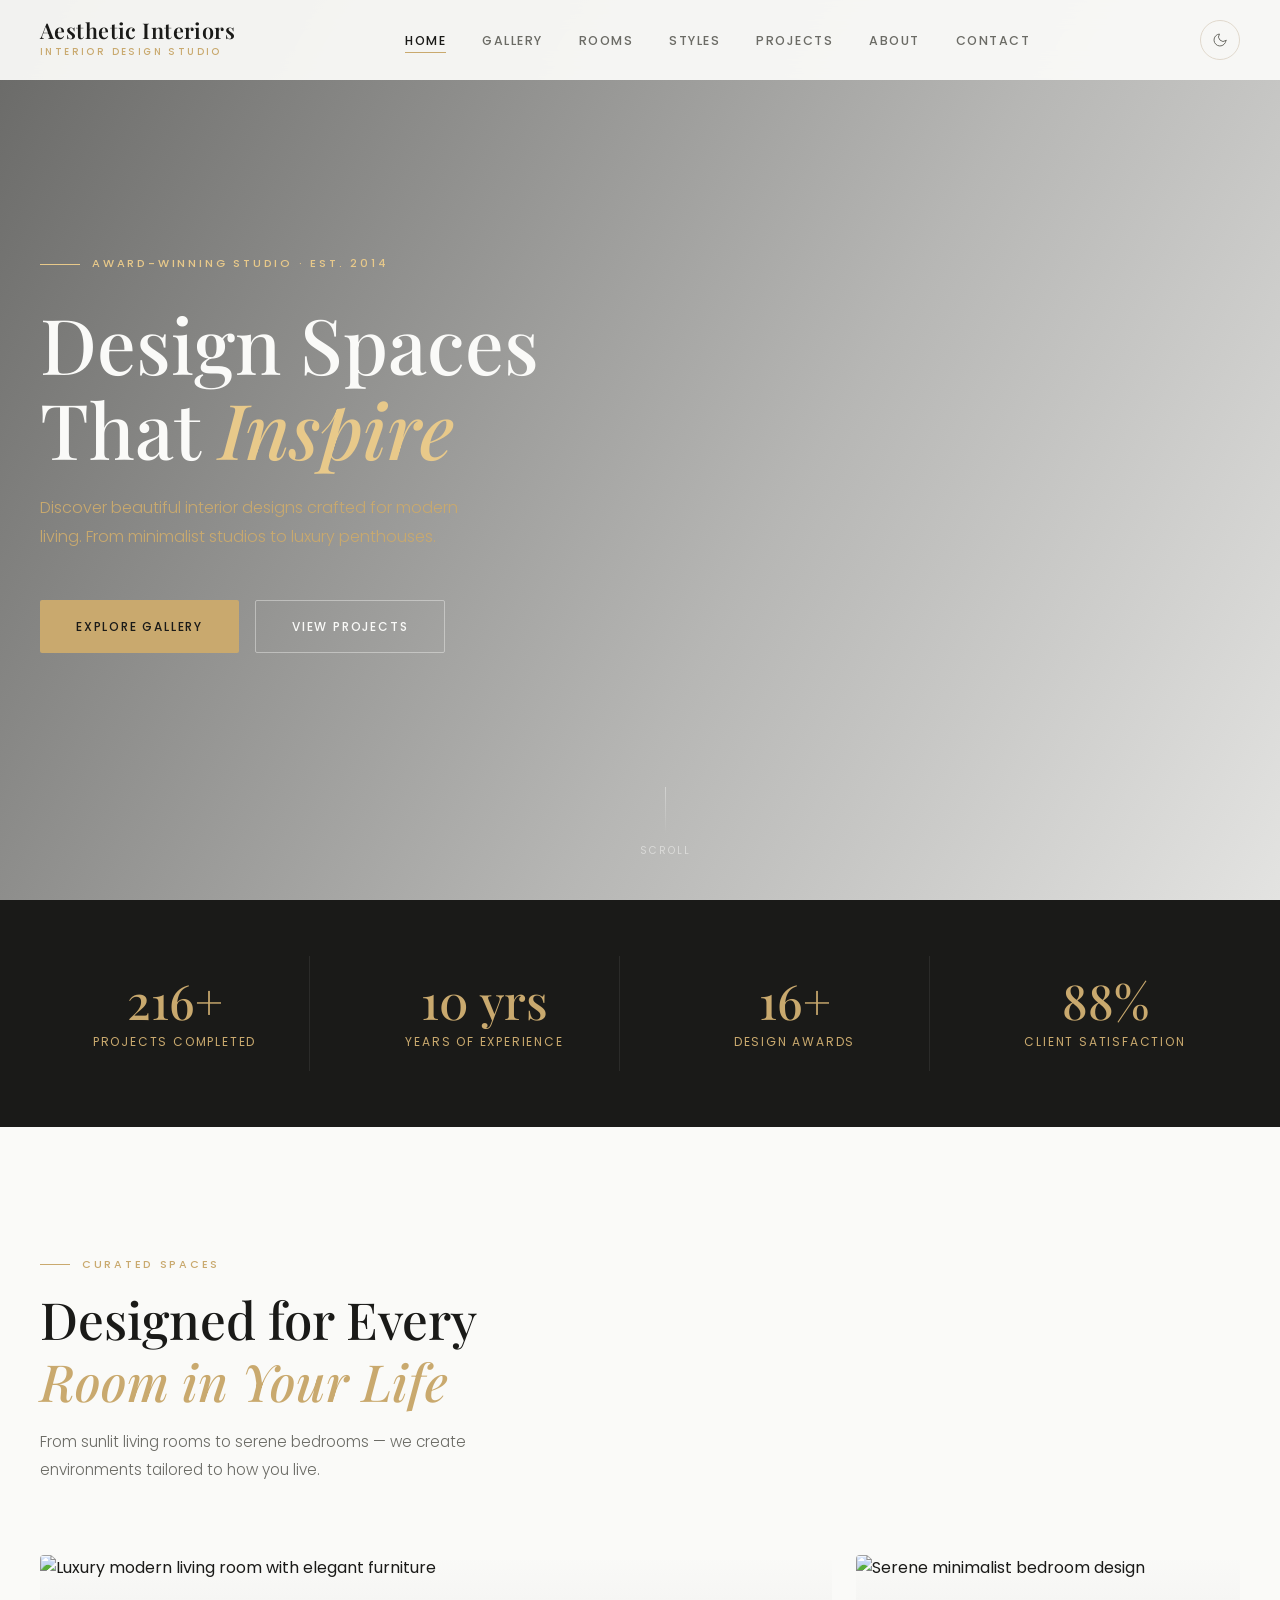
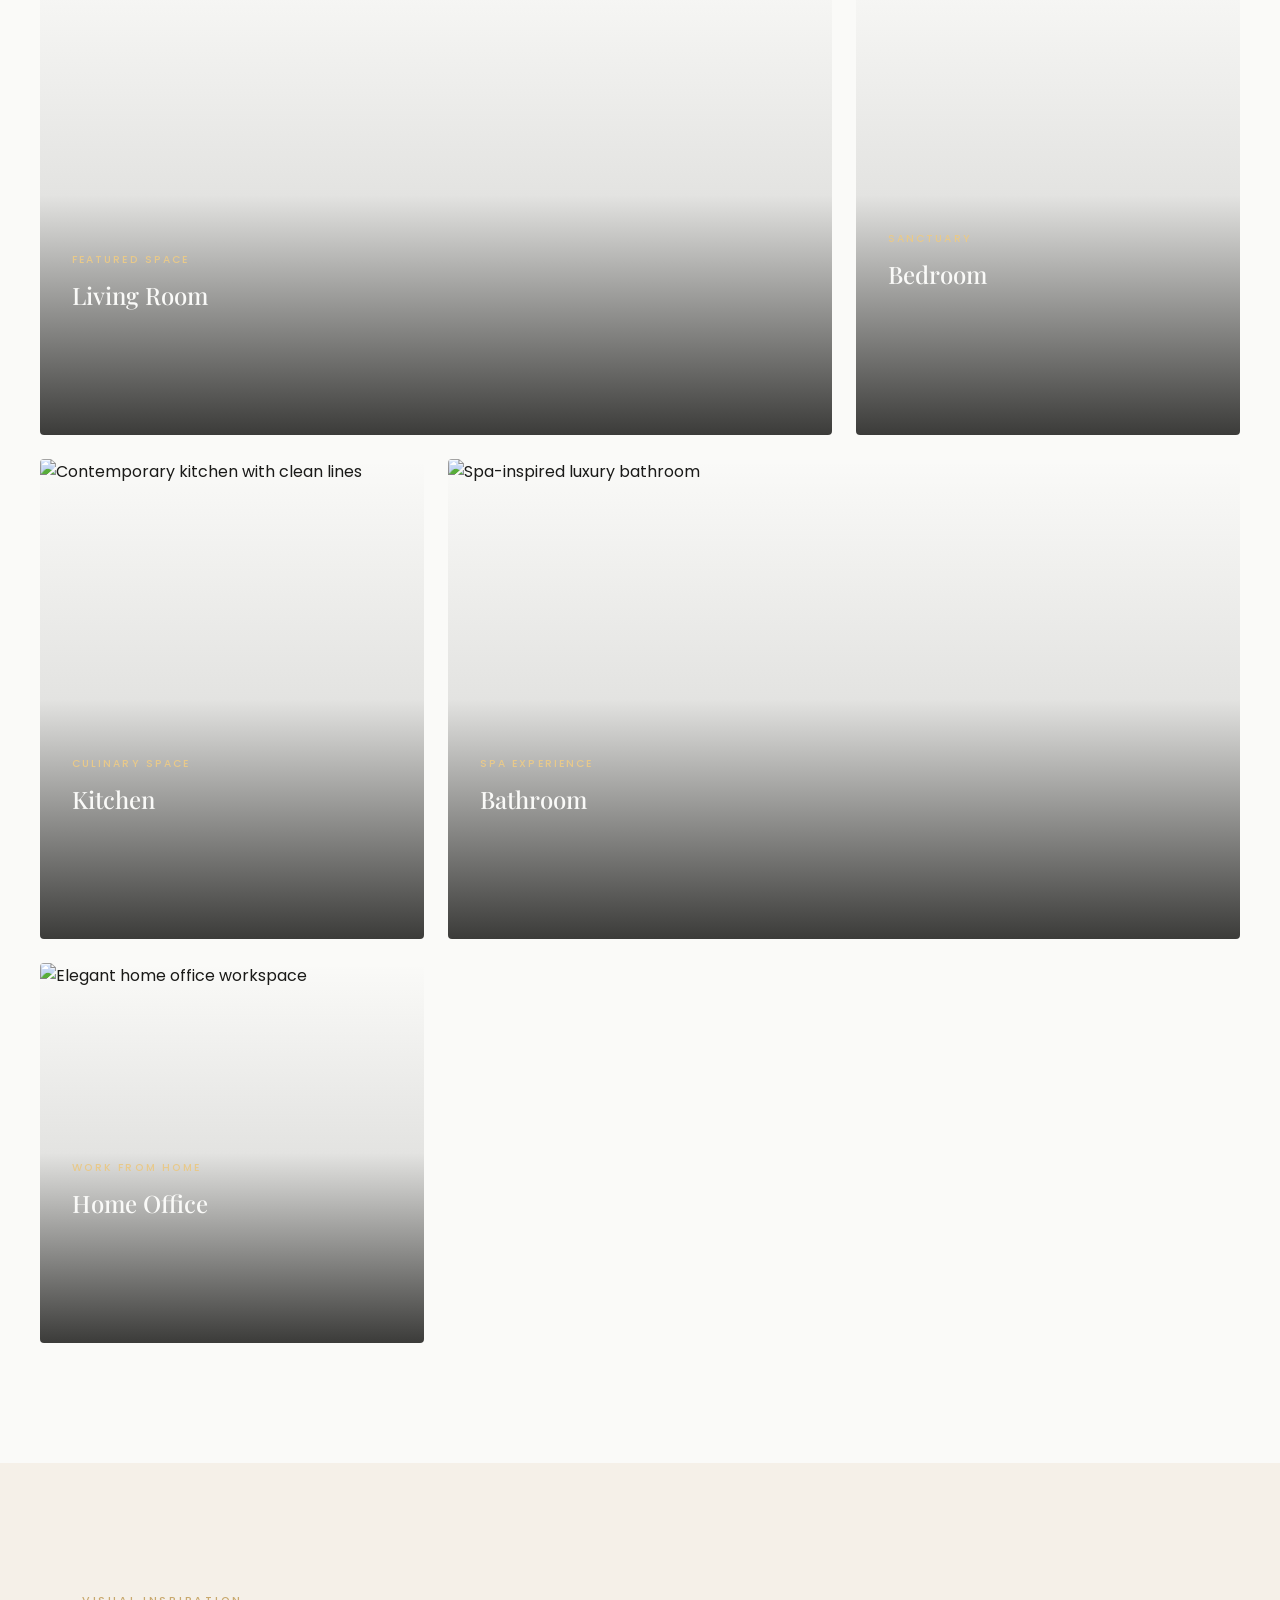
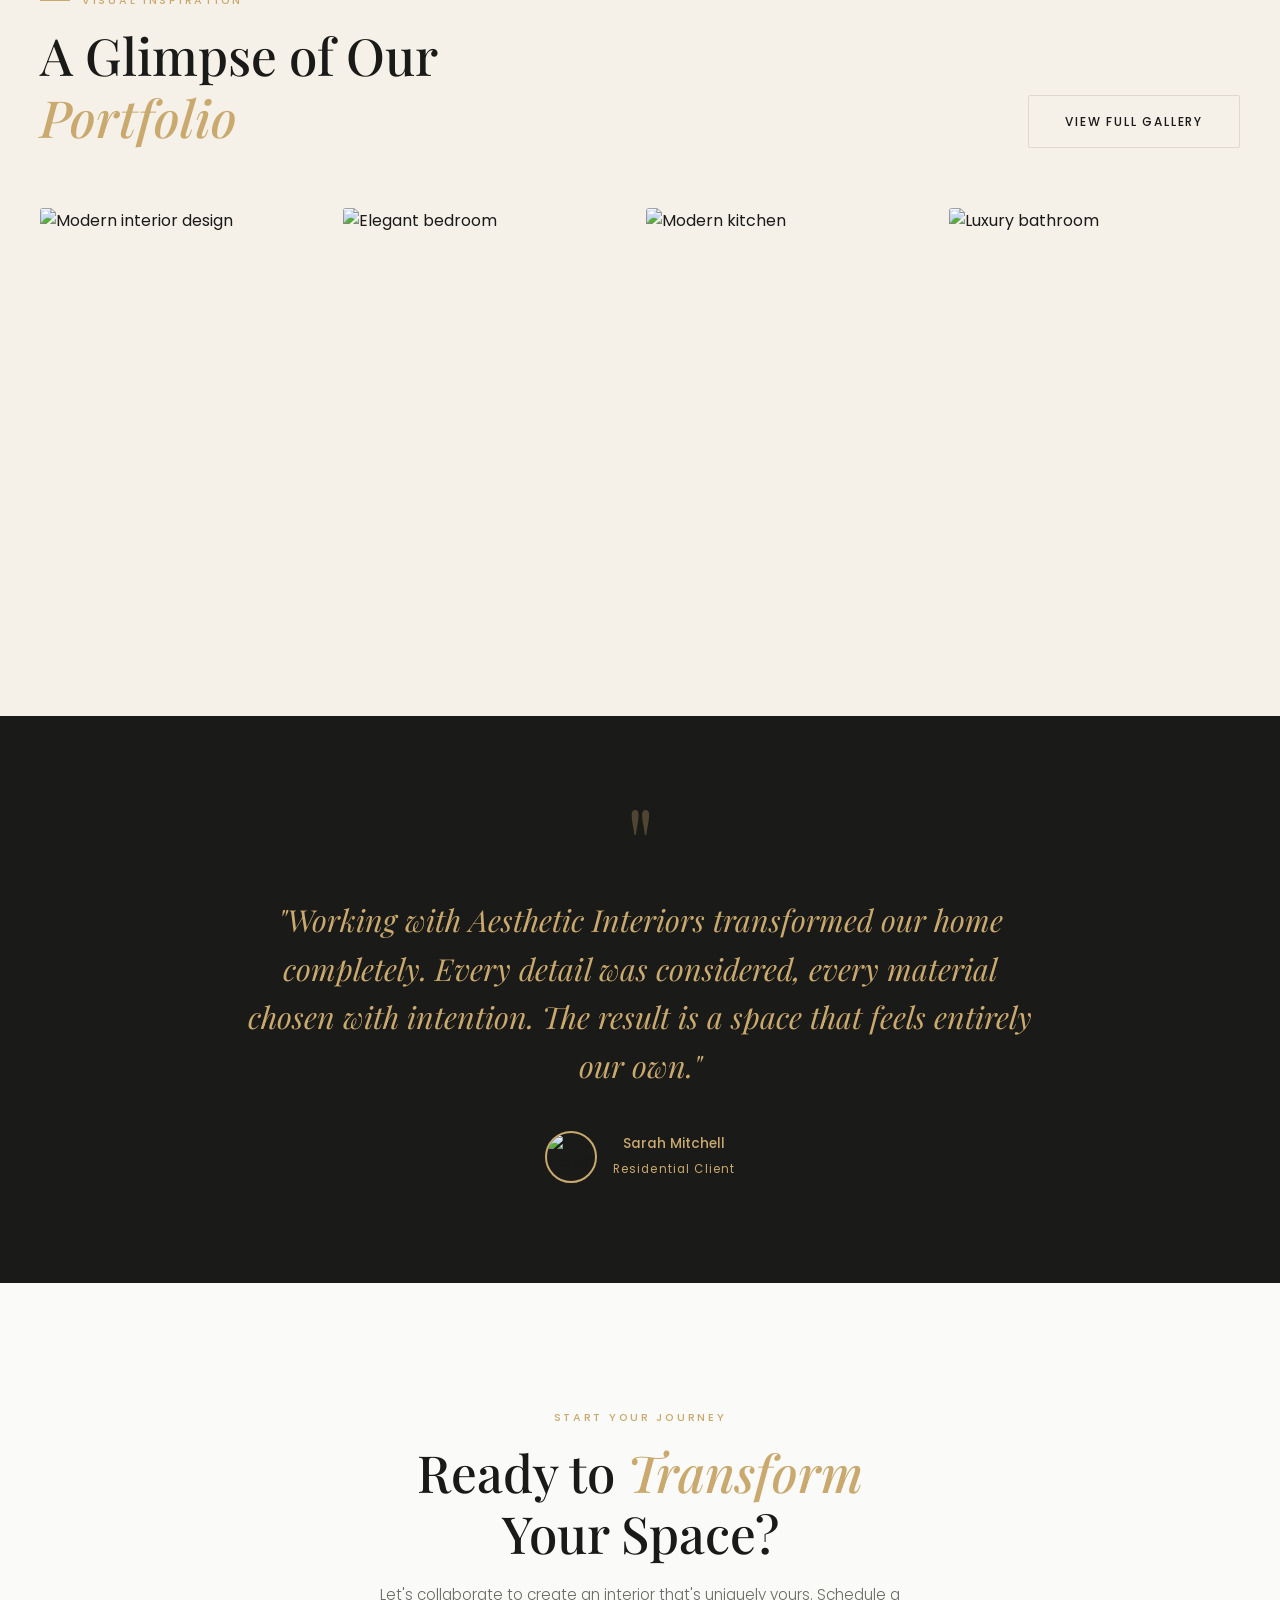
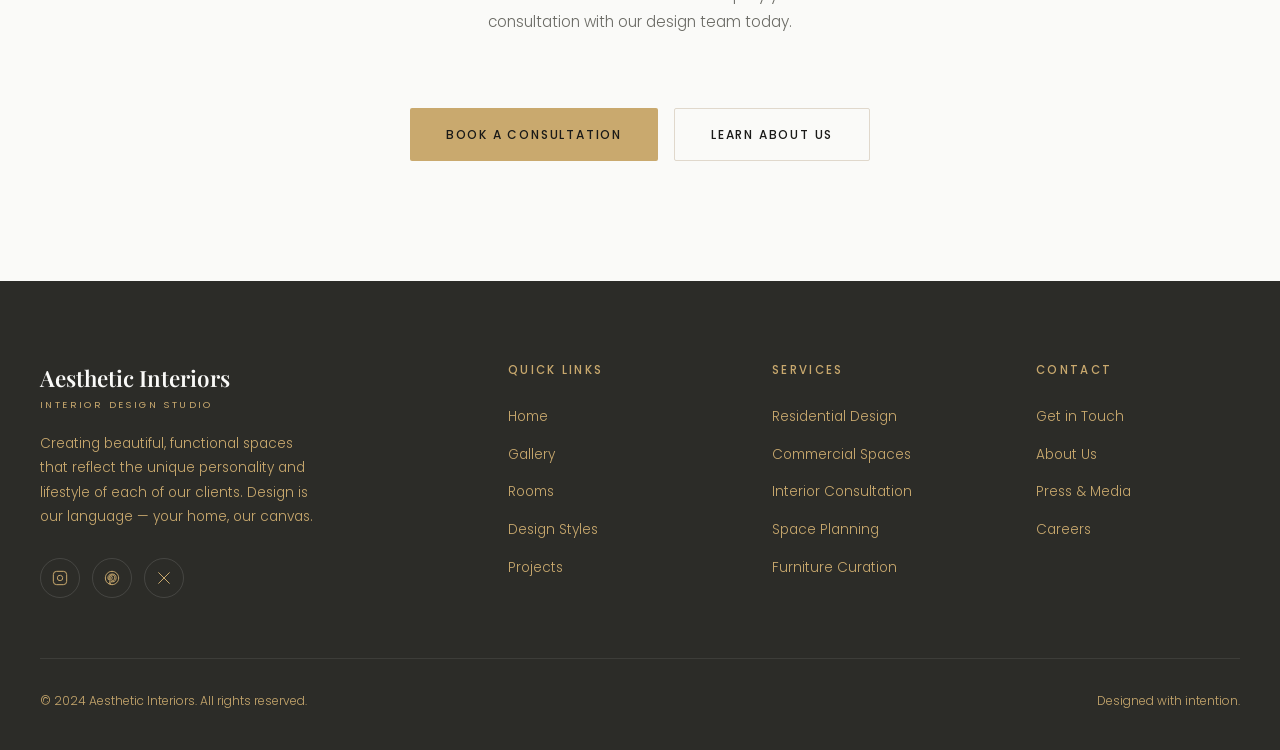
==== commit cd5e3ec0: "Update index.html" ====
--- a/index.html
+++ b/index.html
@@ -5,7 +5,6 @@
   <meta name="viewport" content="width=device-width, initial-scale=1.0" />
   <meta name="description" content="Aesthetic Interiors — A premium interior design showcase platform for modern, luxury, and minimalist living spaces." />
   <title>Aesthetic Interiors | Design Spaces That Inspire</title>
-  <link rel="icon" type="image/png" href="favicon.png">
   <link rel="stylesheet" href="styles.css" />
   <link rel="preconnect" href="https://fonts.googleapis.com" />
   <link rel="preconnect" href="https://fonts.gstatic.com" crossorigin />
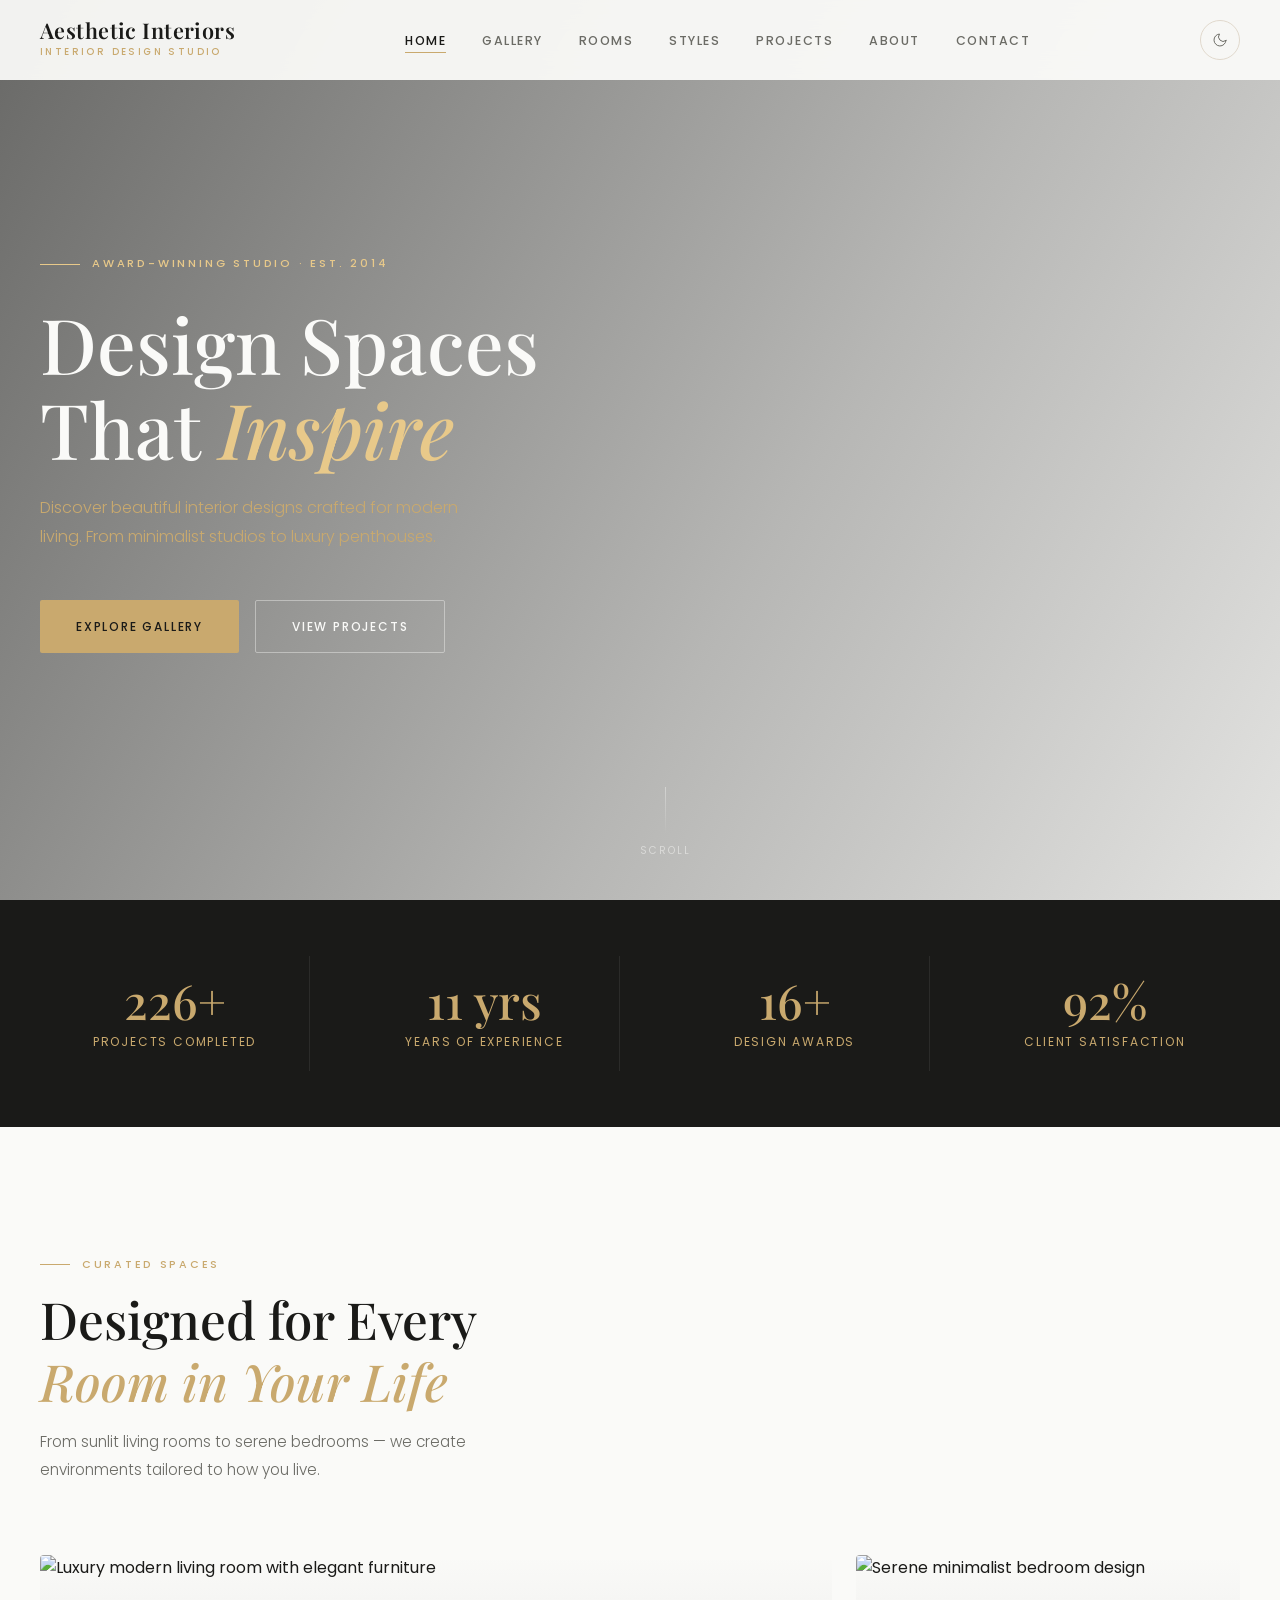
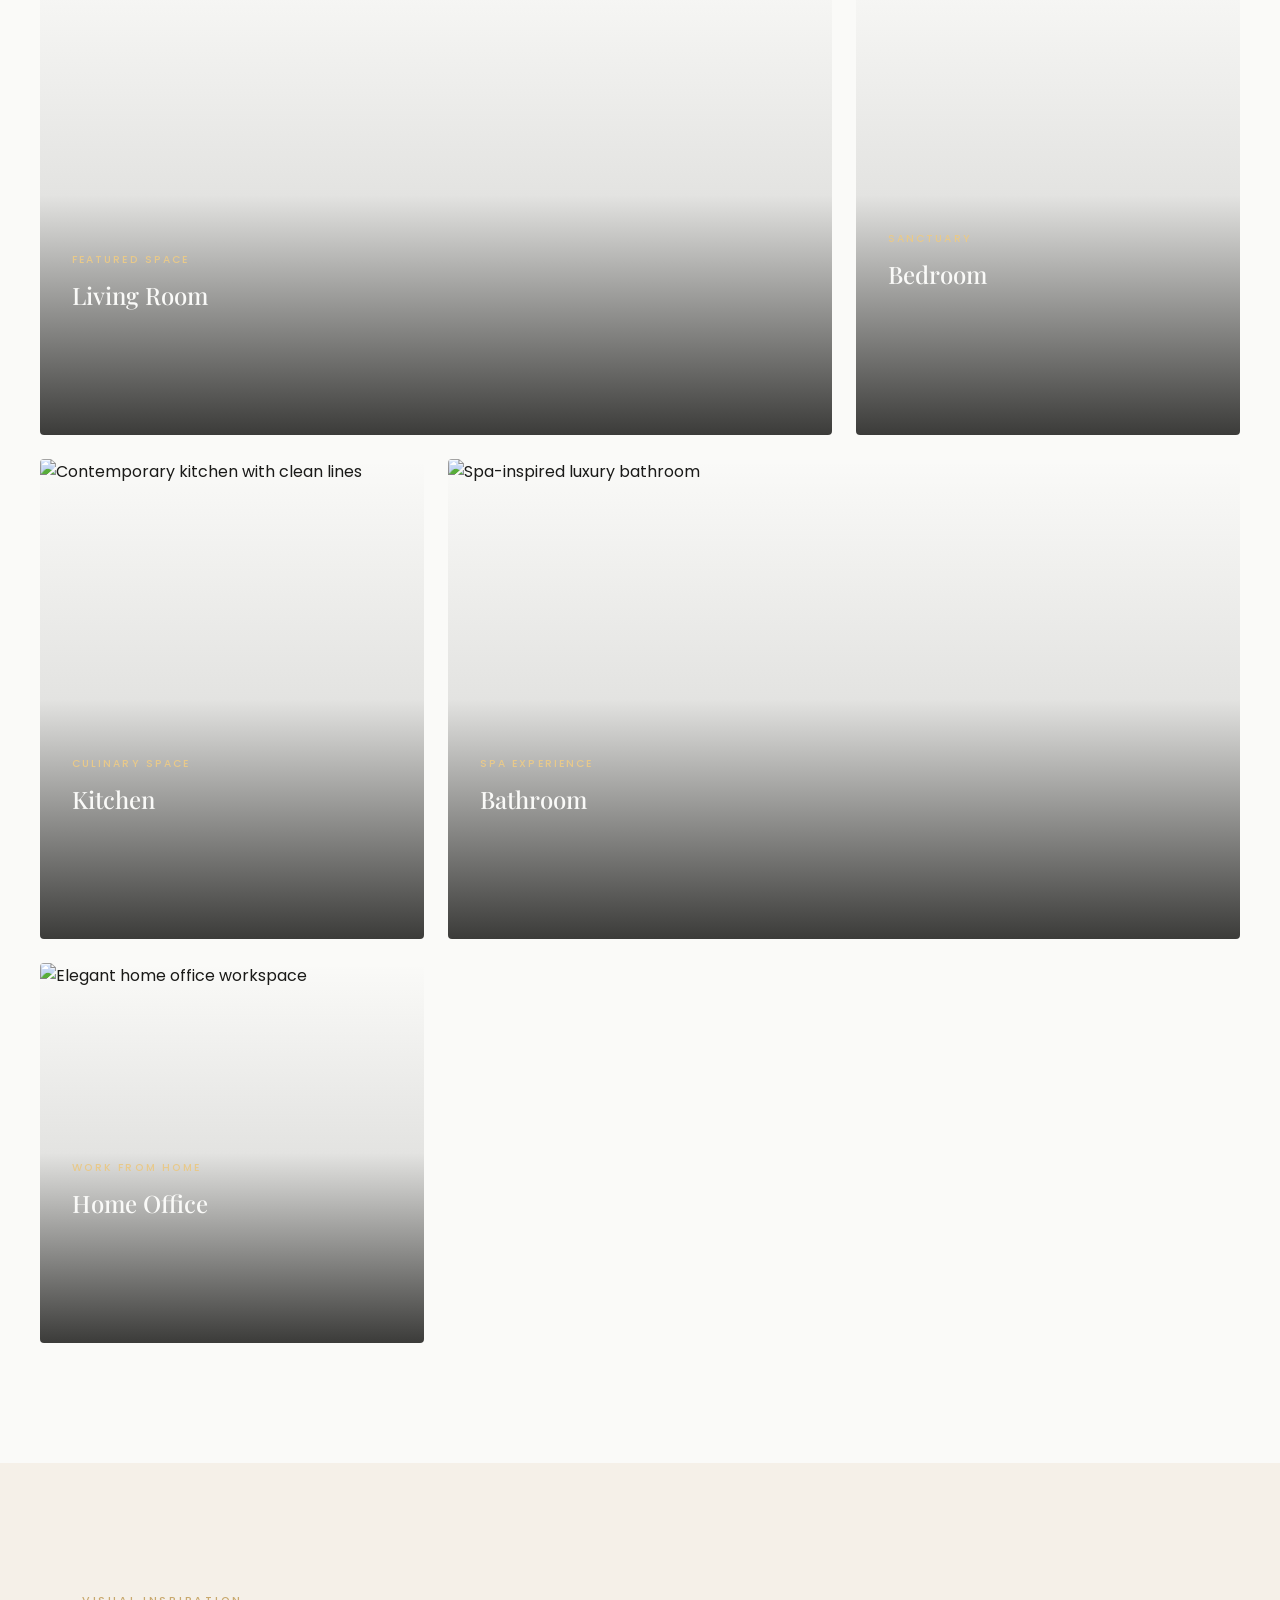
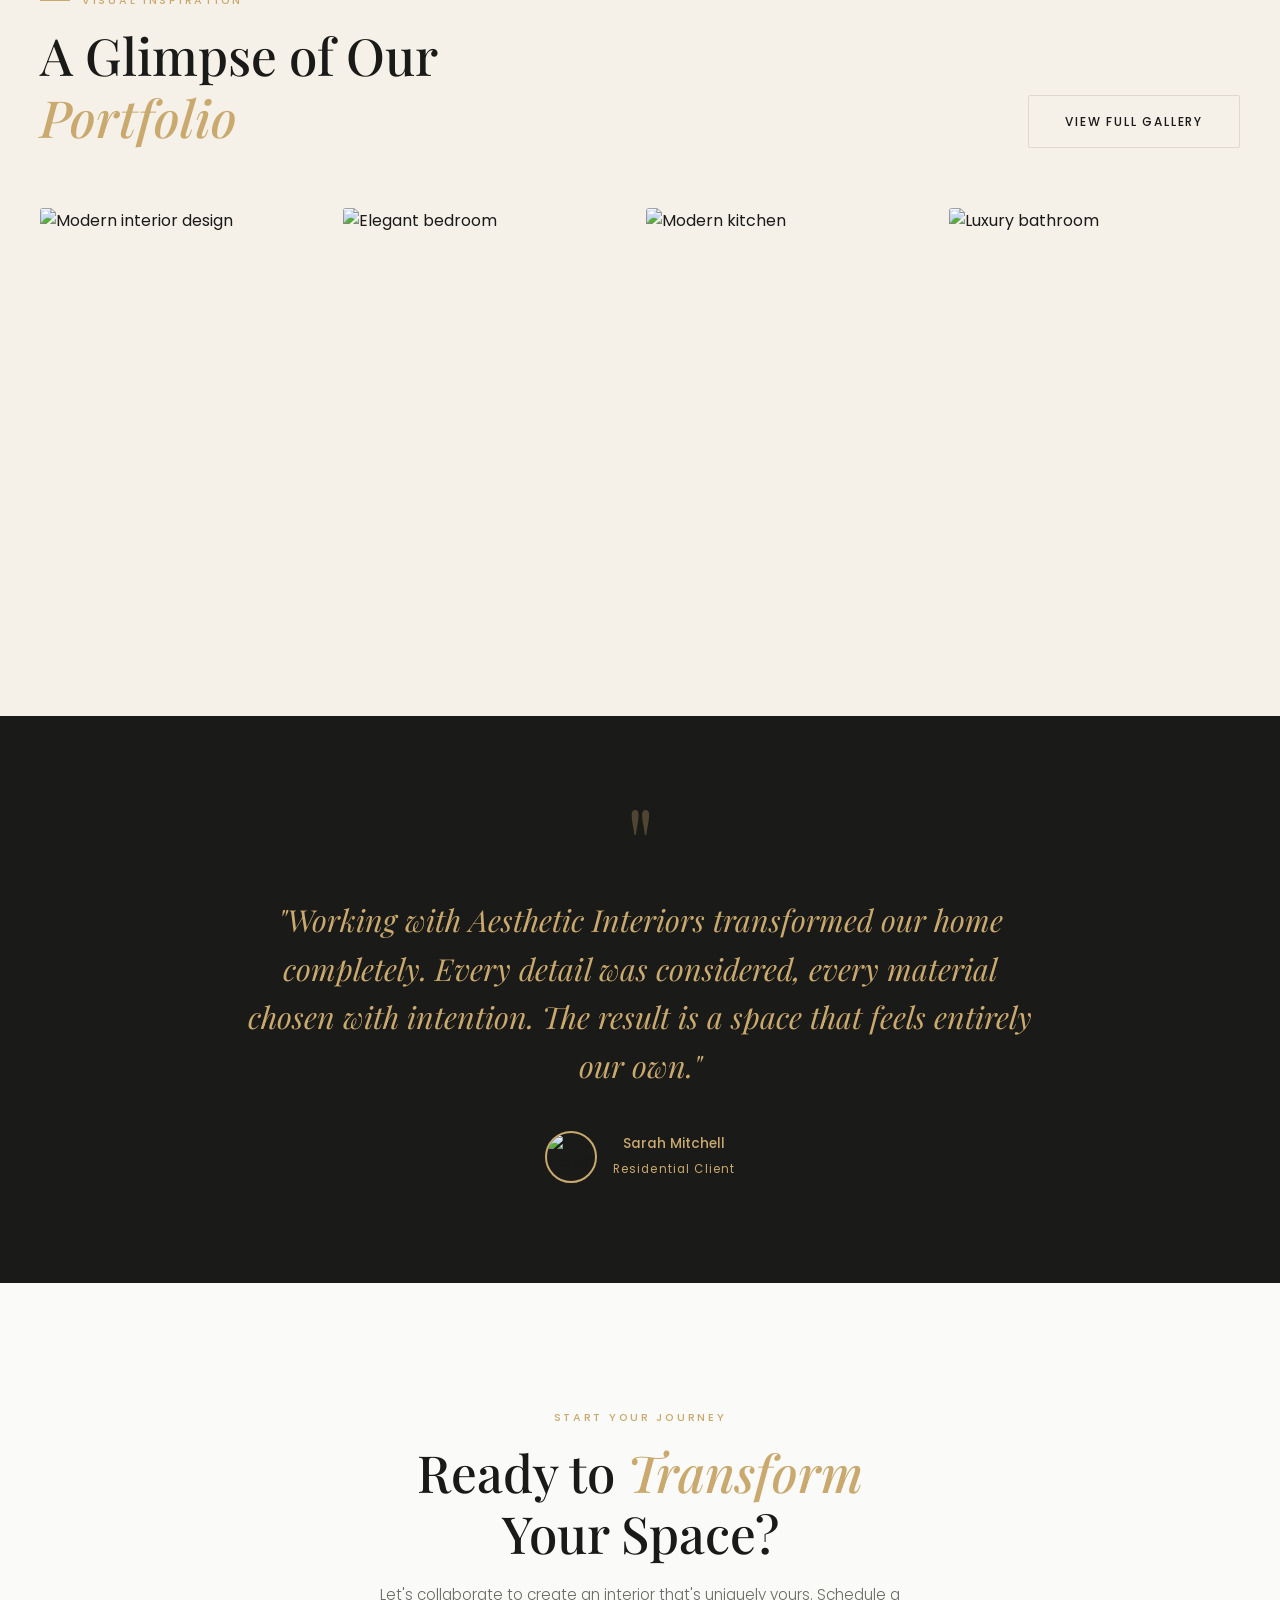
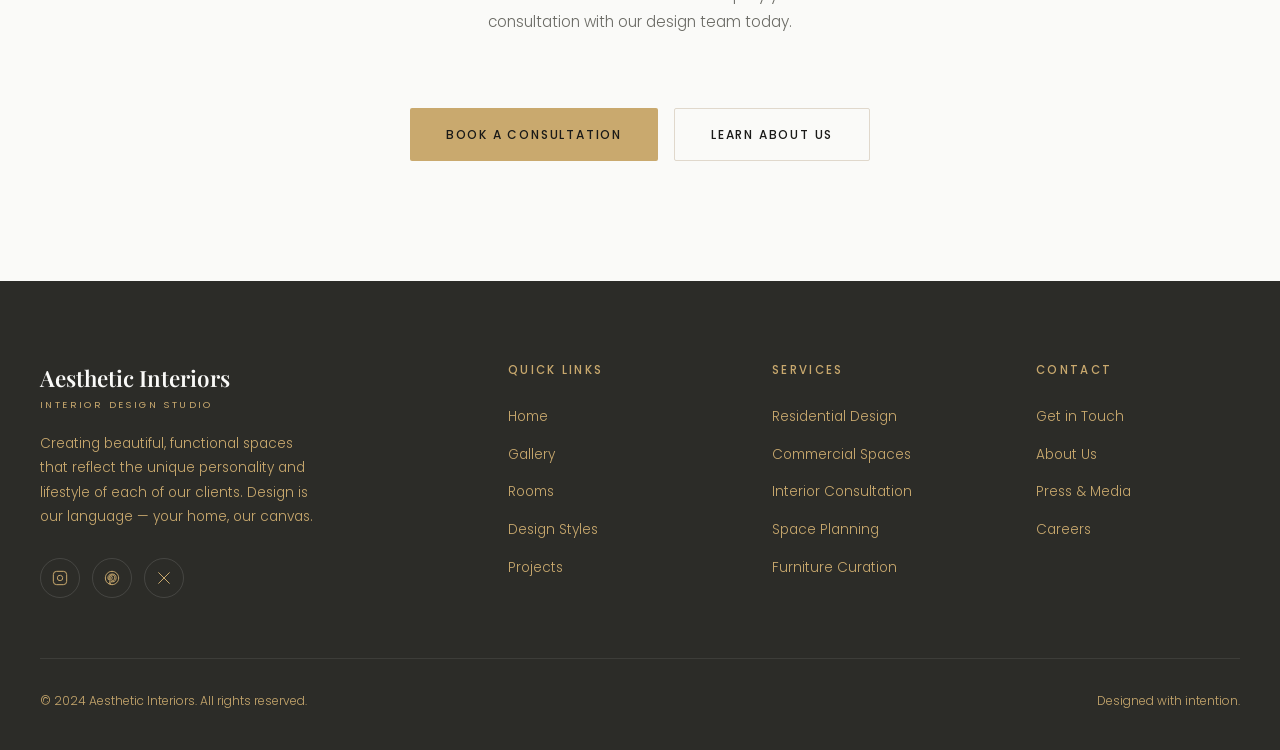
==== commit 8b027a0c: "Update index.html" ====
--- a/index.html
+++ b/index.html
@@ -5,6 +5,7 @@
   <meta name="viewport" content="width=device-width, initial-scale=1.0" />
   <meta name="description" content="Aesthetic Interiors — A premium interior design showcase platform for modern, luxury, and minimalist living spaces." />
   <title>Aesthetic Interiors | Design Spaces That Inspire</title>
+  <link rel="icon" type="image/png" href="favicon.jpg">
   <link rel="stylesheet" href="styles.css" />
   <link rel="preconnect" href="https://fonts.googleapis.com" />
   <link rel="preconnect" href="https://fonts.gstatic.com" crossorigin />
